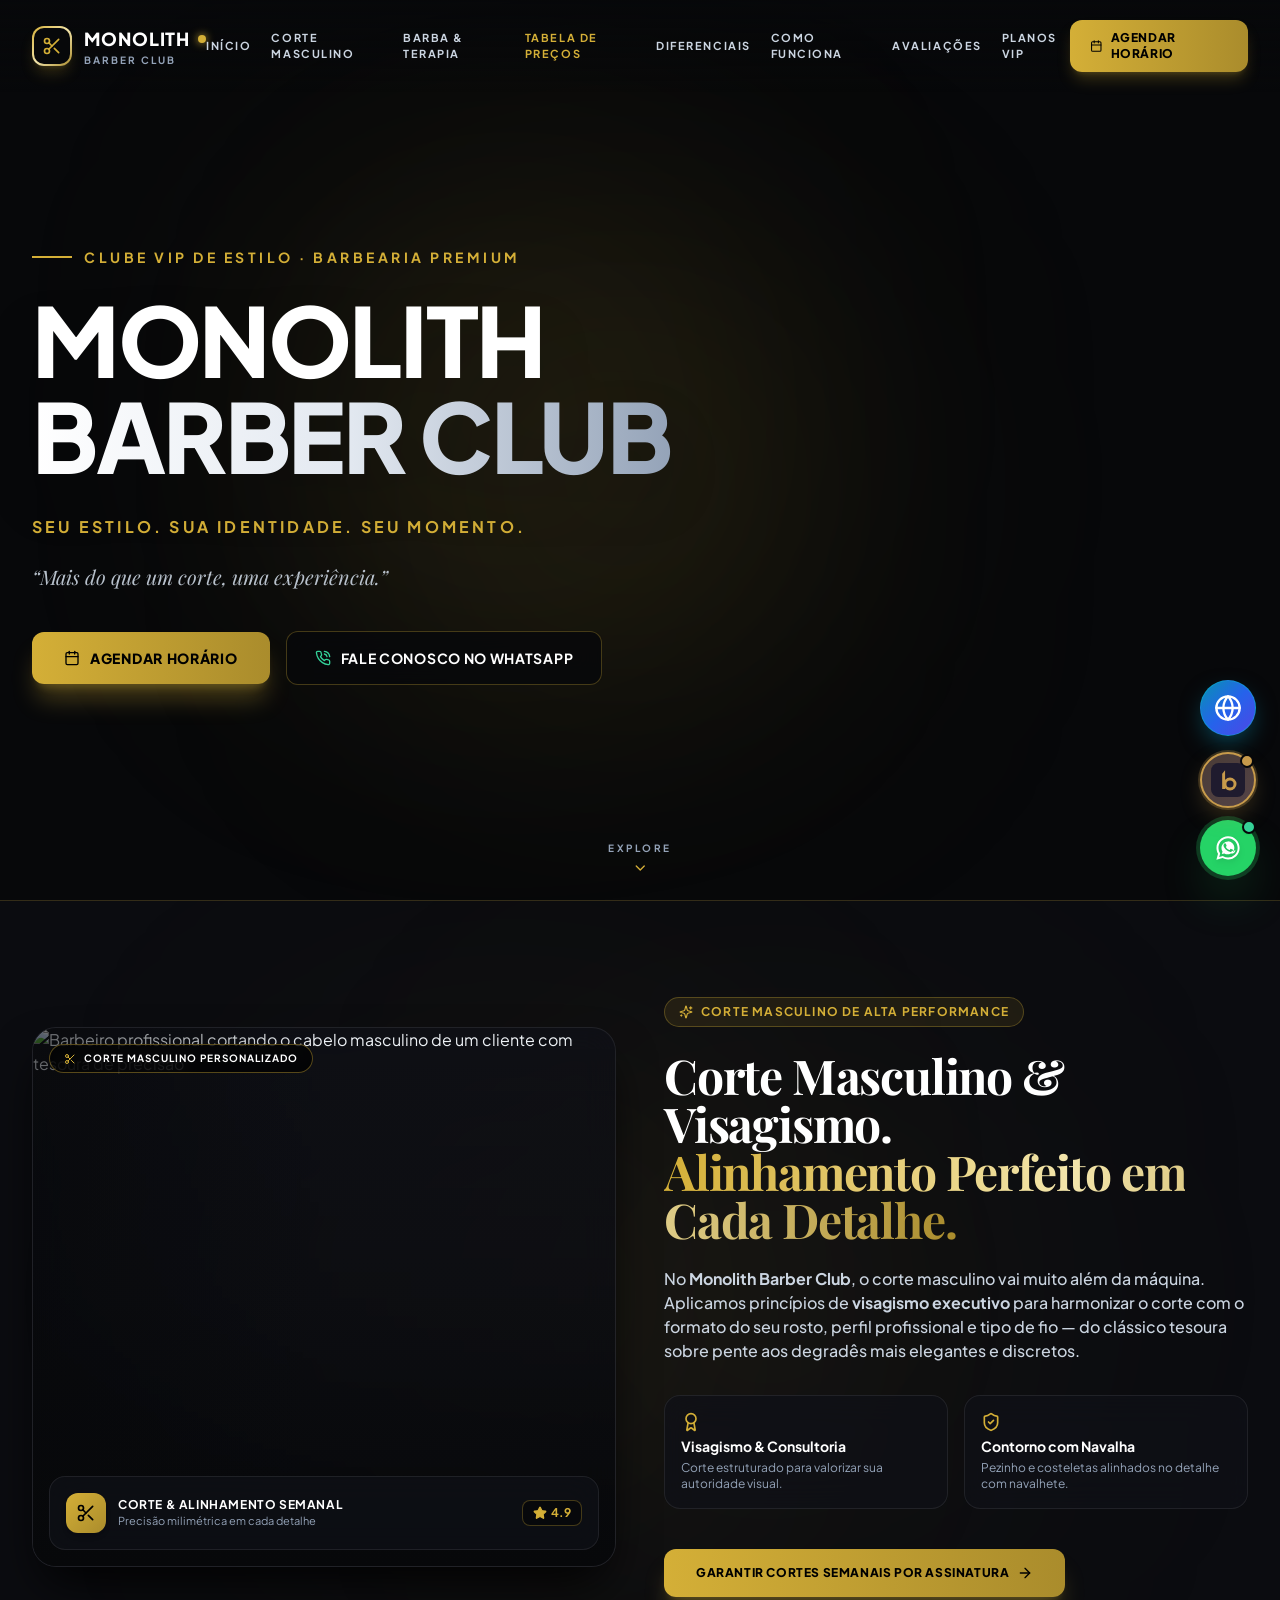
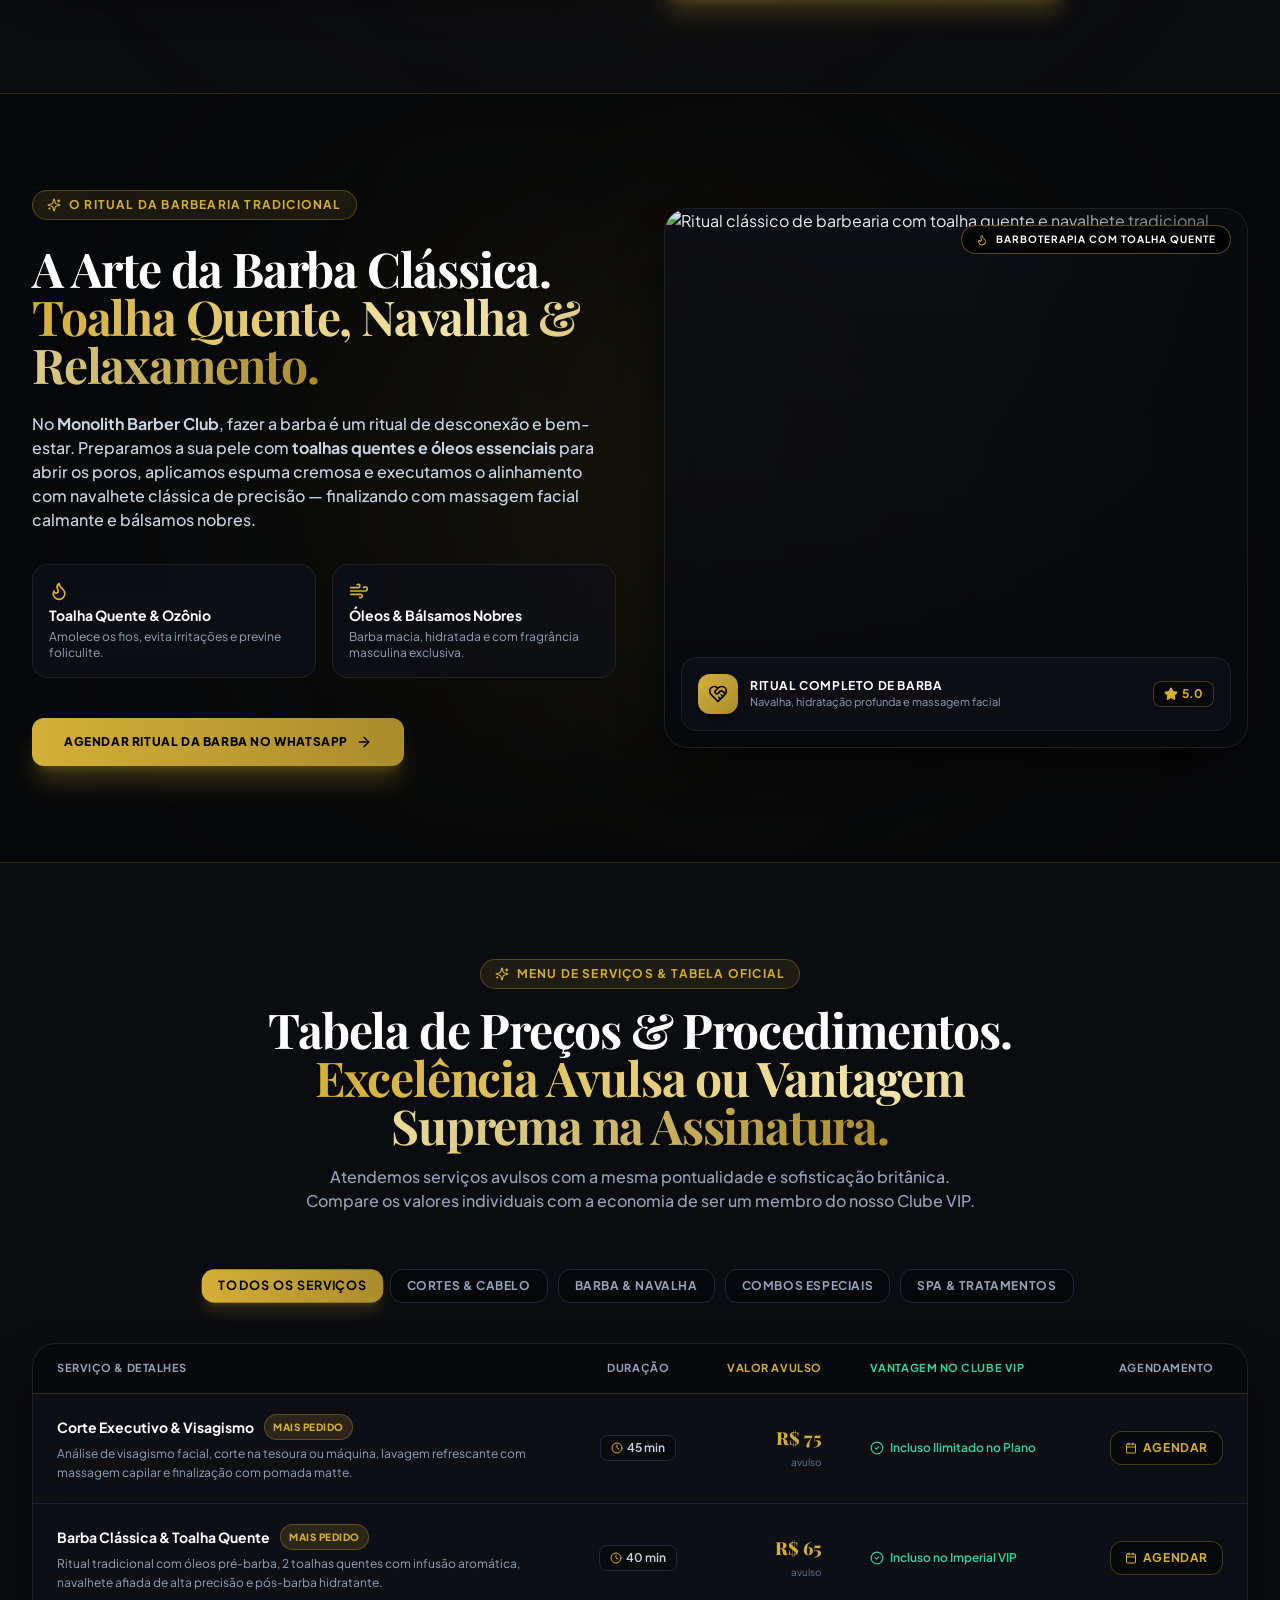
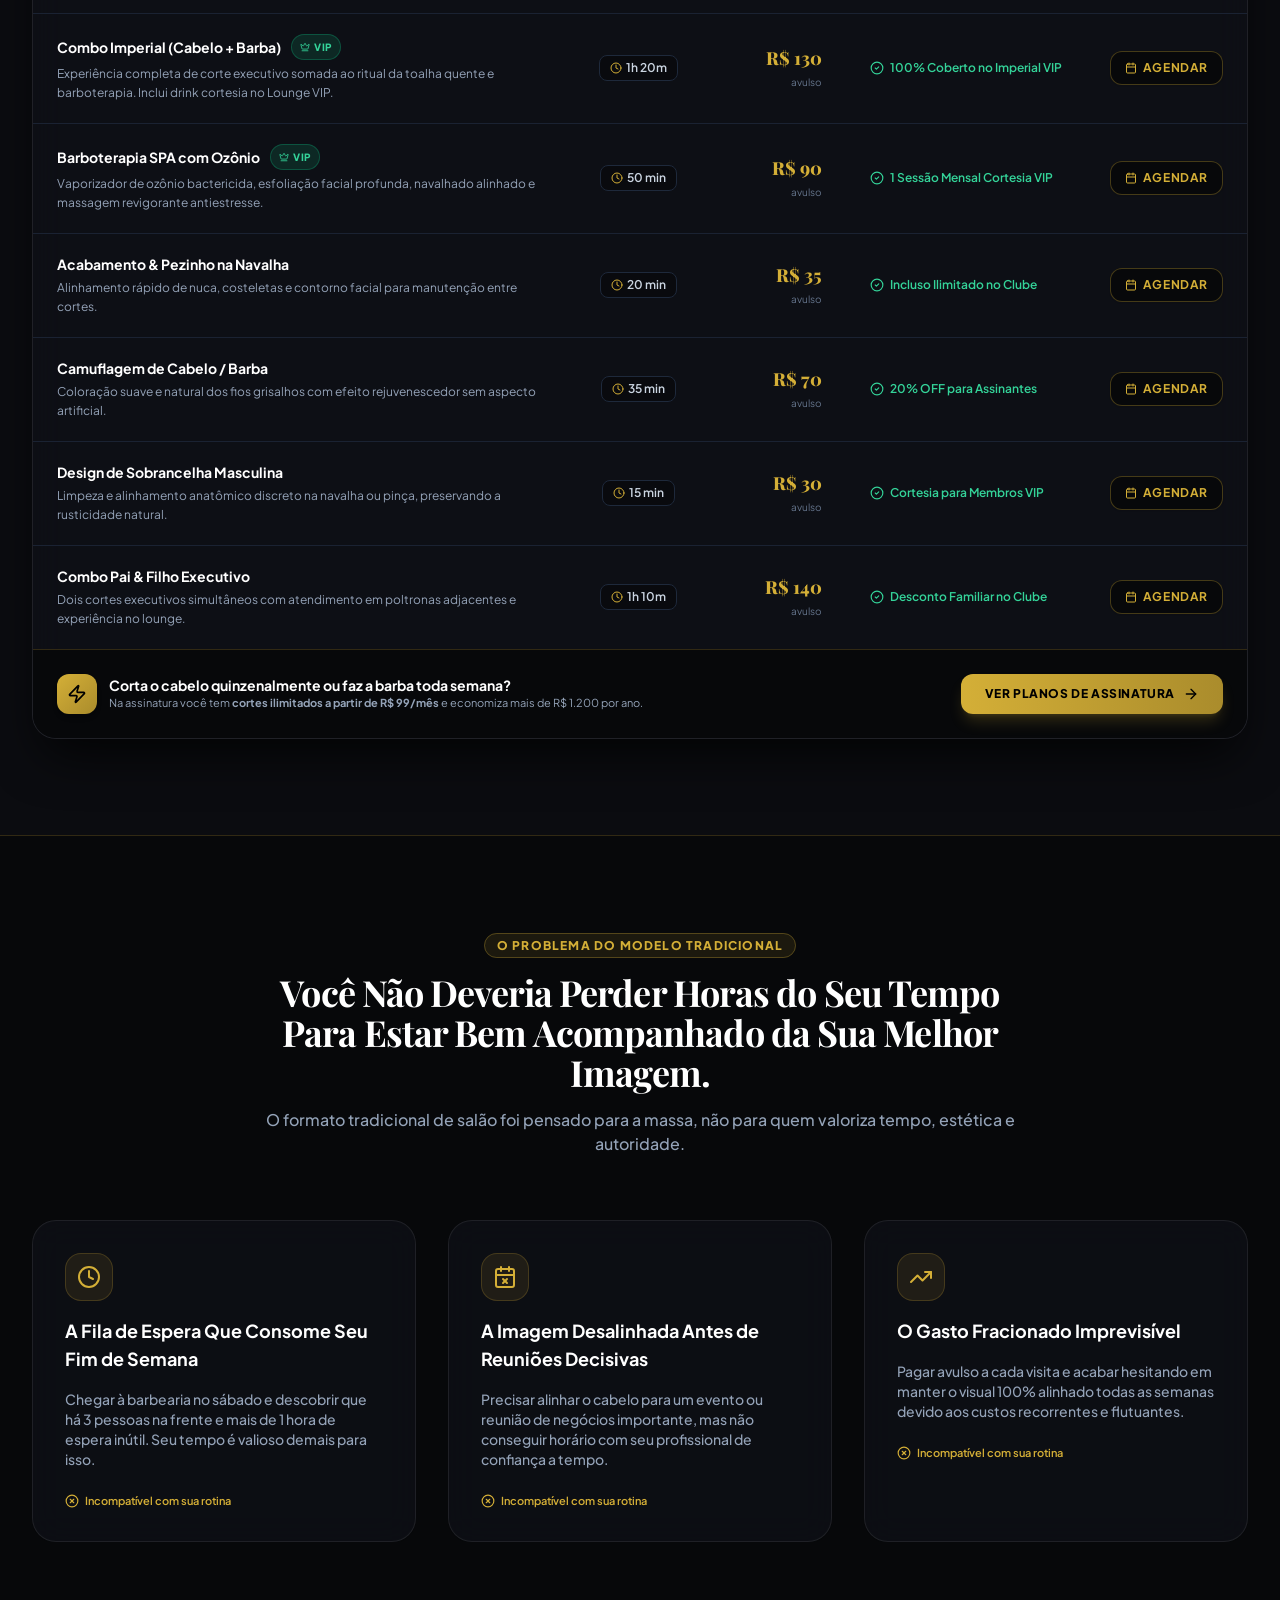
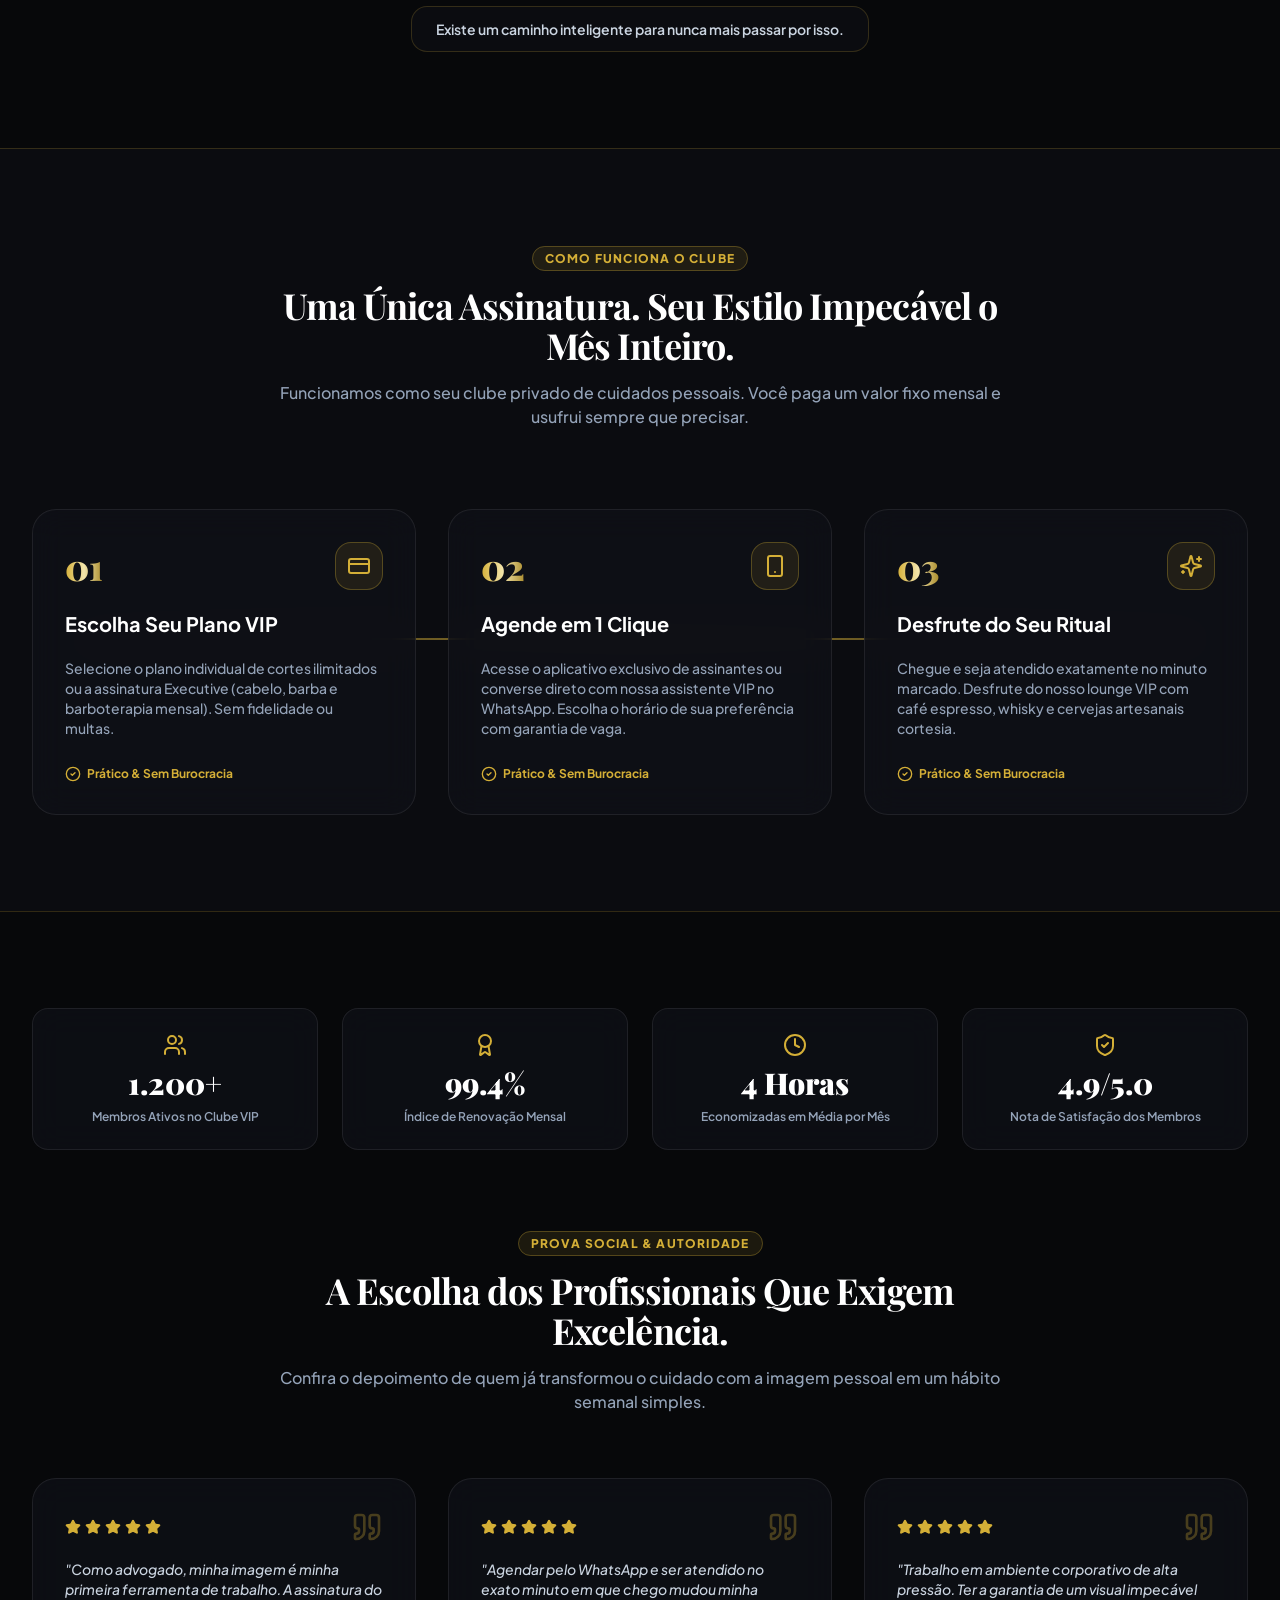
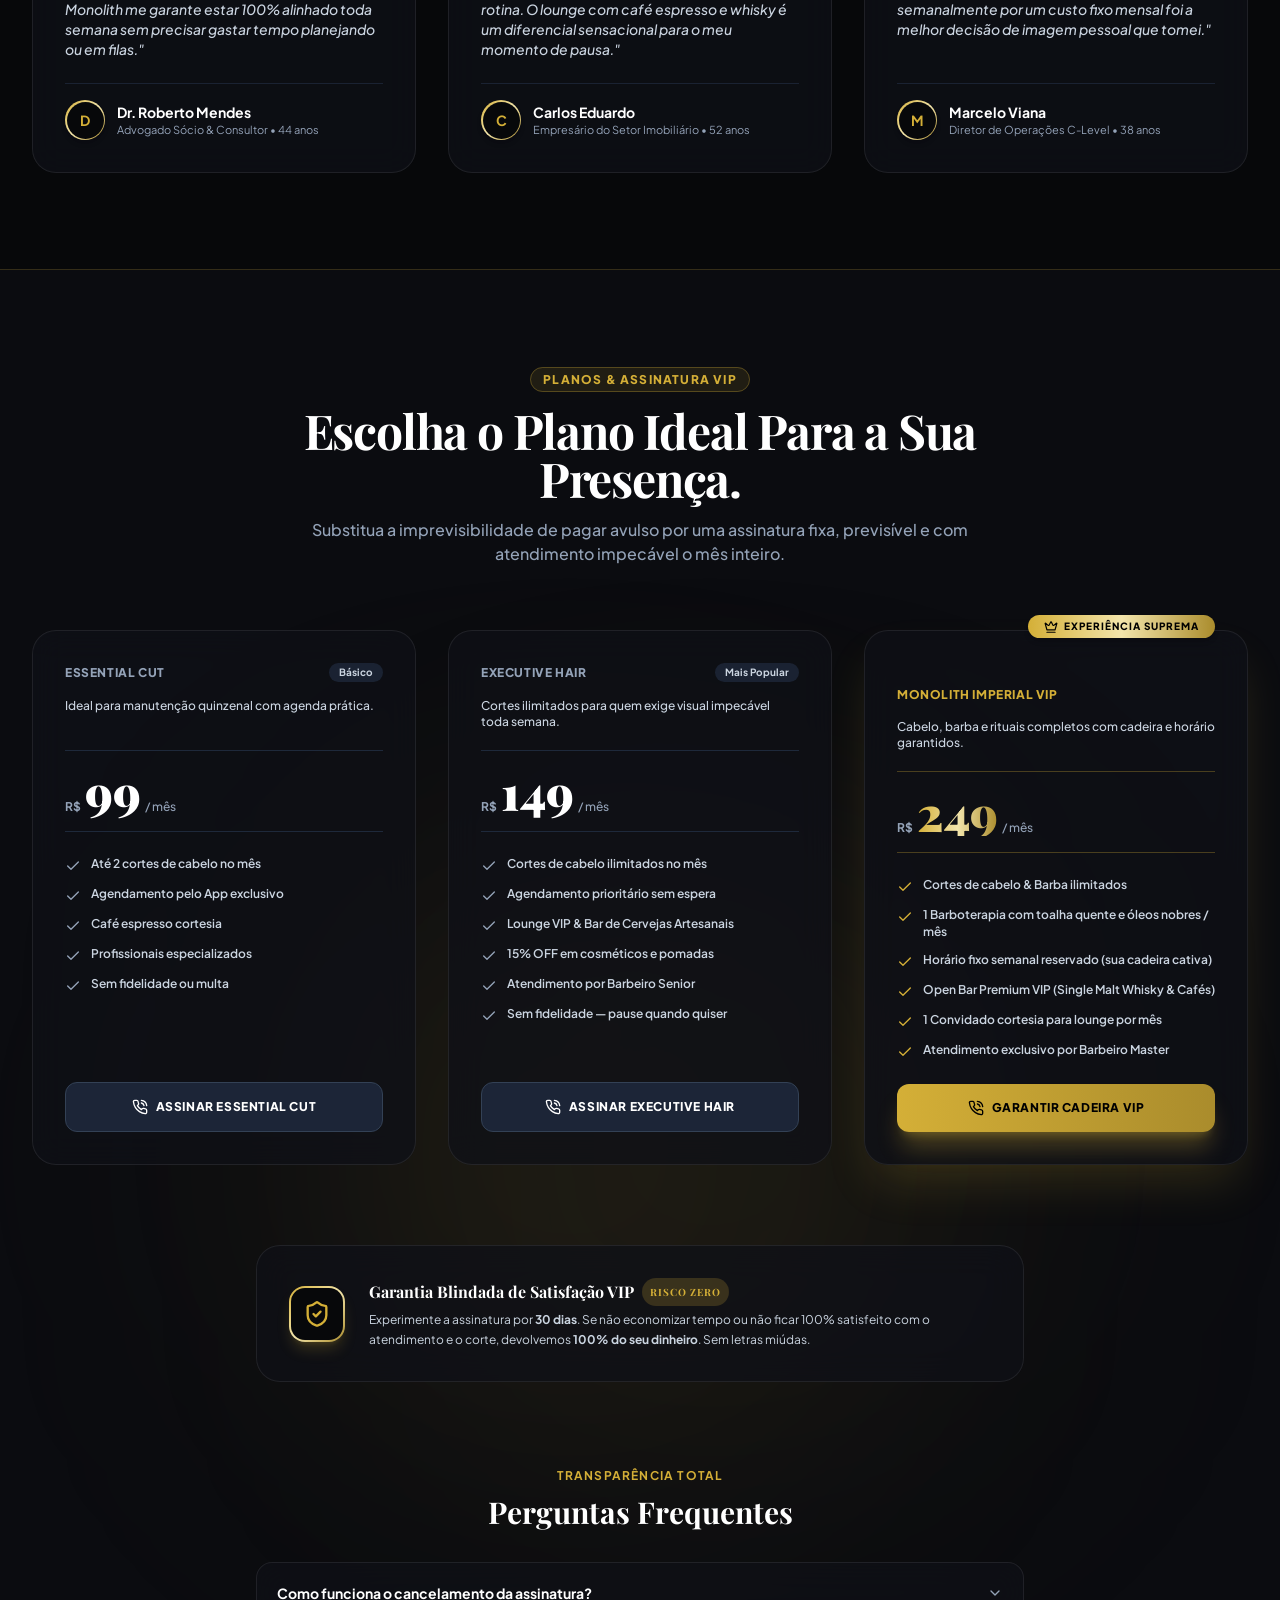
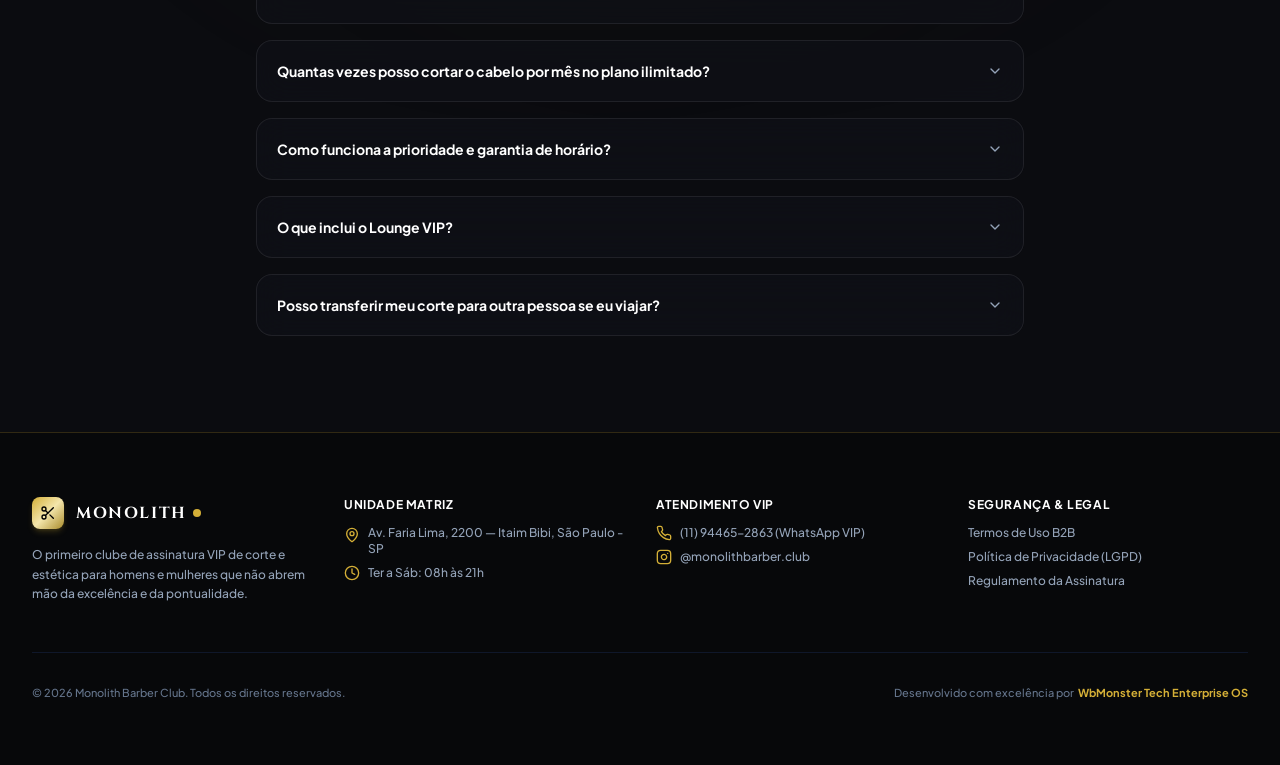
==== index.html @ 9f60bb49 "feat(init): segregacao de repositorio independente para clube-assinatura-cabelo (ADR-0075)" ====
<!DOCTYPE html>
<html lang="pt-BR" class="dark scroll-smooth">
  <head>
    <meta charset="UTF-8" />
    <link rel="icon" type="image/svg+xml" href="/favicon.svg" />
    <meta name="viewport" content="width=device-width, initial-scale=1.0" />
    <title>Monolith Barber Club — Clube de Assinatura de Corte & Estilo VIP</title>
    <meta name="description" content="Sua imagem impecável 365 dias por ano. Sem filas, sem surpresas. Assinatura mensal de corte e barba para homens e mulheres exigentes." />
    <!-- Fonts: Luxury Editorial Serif (Playfair Display) + Roman Serif (Cinzel) + Clean Modern Sans (Plus Jakarta Sans) -->
    <link rel="preconnect" href="https://fonts.googleapis.com">
    <link rel="preconnect" href="https://fonts.gstatic.com" crossorigin>
    <link href="https://fonts.googleapis.com/css2?family=Cinzel:wght@600;700;800;900&family=Playfair+Display:ital,wght@0,600;0,700;0,800;0,900;1,600;1,700&family=Plus+Jakarta+Sans:wght@400;500;600;700;800&display=swap" rel="stylesheet">
    <script type="module" crossorigin src="./assets/index-DT4AO_pa.js"></script>
    <link rel="stylesheet" crossorigin href="./assets/index-DS-ovKoZ.css">
  </head>
  <body class="bg-[#07080A] text-slate-100 font-sans selection:bg-[#D4AF37] selection:text-black overflow-x-hidden">
    <div id="root"></div>

    <!-- WbMonster Floating Button (Posicionado acima da Belyx e do WhatsApp) -->
    <aside id="wbmonster-floating-widget" aria-label="Conheça a WbMonster" class="wbmonster-container">
      <div class="wbmonster-tooltip">
        <span class="wbmonster-pulse-dot"></span>
        <span>Conheça a WbMonster</span>
      </div>
      <a href="https://wbmonster.com.br" target="_blank" rel="noopener noreferrer" aria-label="Acessar WbMonster Ecosystem" class="wbmonster-btn" title="Visitar WbMonster">
        <span class="wbmonster-ping"></span>
        <span class="wbmonster-badge"></span>
        <svg xmlns="http://www.w3.org/2000/svg" viewBox="0 0 24 24" class="wbmonster-icon" fill="none" stroke="currentColor">
          <circle cx="12" cy="12" r="10" stroke-width="2"></circle>
          <path stroke-linecap="round" stroke-linejoin="round" stroke-width="2" d="M2 12h20M12 2a15.3 15.3 0 014 10 15.3 15.3 0 01-4 10 15.3 15.3 0 01-4-10 15.3 15.3 0 014-10z"></path>
        </svg>
      </a>
    </aside>

    <!-- Belyx Floating Button (Posicionado logo acima do botão de WhatsApp) -->
    <aside id="belyx-floating-widget" aria-label="Conheça a plataforma Belyx" class="belyx-container">
      <div class="belyx-tooltip">
        <span class="belyx-pulse-dot"></span>
        <span>Conheça a Belyx · Sistema VIP</span>
      </div>
      <a href="https://www.belyx.com.br" target="_blank" rel="noopener noreferrer" aria-label="Acessar Belyx - Sistema para Barbearias e Salões" class="belyx-btn">
        <span class="belyx-ping"></span>
        <span class="belyx-badge"></span>
        <!-- Logotipo Oficial Belyx Monograma -->
        <svg xmlns="http://www.w3.org/2000/svg" viewBox="0 0 512 512" class="belyx-icon" fill="none">
          <rect width="512" height="512" rx="116" fill="#1F1B2E" />
          <path d="M168 162 L212 110 L212 392 L168 392 Z" fill="#C79A4B" />
          <circle cx="286" cy="316" r="76" stroke="#C79A4B" stroke-width="44" />
        </svg>
      </a>
    </aside>

    <style>
      .wbmonster-container {
        position: fixed;
        bottom: 164px;
        right: 24px;
        z-index: 50;
        display: flex;
        align-items: center;
        gap: 12px;
        user-select: none;
        font-family: 'Plus Jakarta Sans', system-ui, -apple-system, sans-serif;
      }
      .wbmonster-tooltip {
        display: none;
        align-items: center;
        gap: 8px;
        background: rgba(15, 23, 42, 0.95);
        color: #f1f5f9;
        padding: 8px 14px;
        border-radius: 12px;
        font-size: 12px;
        font-weight: 600;
        box-shadow: 0 20px 25px -5px rgba(0, 0, 0, 0.5);
        border: 1px solid rgba(6, 182, 212, 0.4);
        backdrop-filter: blur(12px);
        white-space: nowrap;
        opacity: 0;
        transform: translateX(10px) scale(0.95);
        transition: opacity 0.2s ease, transform 0.2s ease;
        pointer-events: none;
      }
      @media (min-width: 640px) {
        .wbmonster-container:hover .wbmonster-tooltip {
          display: flex;
          opacity: 1;
          transform: translateX(0) scale(1);
        }
      }
      .wbmonster-pulse-dot {
        width: 8px;
        height: 8px;
        border-radius: 9999px;
        background-color: #06b6d4;
        animation: wbmonster-pulse 2s cubic-bezier(0.4, 0, 0.6, 1) infinite;
      }
      .wbmonster-btn {
        position: relative;
        width: 56px;
        height: 56px;
        border-radius: 9999px;
        background: linear-gradient(135deg, #0891b2 0%, #2563eb 50%, #4f46e5 100%);
        display: flex;
        align-items: center;
        justify-content: center;
        color: #ffffff;
        box-shadow: 0 10px 25px -5px rgba(8, 145, 178, 0.5);
        border: 1px solid rgba(6, 182, 212, 0.5);
        cursor: pointer;
        transition: transform 0.3s ease, box-shadow 0.3s ease;
      }
      .wbmonster-btn:hover {
        transform: scale(1.08);
        box-shadow: 0 15px 30px -5px rgba(8, 145, 178, 0.7);
      }
      .wbmonster-icon {
        width: 28px;
        height: 28px;
        position: relative;
        z-index: 10;
        stroke-width: 2;
        transition: transform 0.3s ease;
      }
      .wbmonster-btn:hover .wbmonster-icon {
        transform: rotate(12deg);
      }
      @keyframes wbmonster-pulse {
        0%, 100% { opacity: 1; }
        50% { opacity: 0.3; }
      }

      .belyx-container {
        position: fixed;
        bottom: 92px;
        right: 24px;
        z-index: 50;
        display: flex;
        align-items: center;
        gap: 12px;
        user-select: none;
        font-family: 'Plus Jakarta Sans', system-ui, -apple-system, sans-serif;
      }
      .belyx-tooltip {
        display: none;
        align-items: center;
        gap: 8px;
        background: rgba(15, 17, 23, 0.95);
        color: #f1f5f9;
        padding: 8px 14px;
        border-radius: 12px;
        font-size: 12px;
        font-weight: 600;
        box-shadow: 0 20px 25px -5px rgba(0, 0, 0, 0.5);
        border: 1px solid rgba(212, 175, 55, 0.3);
        backdrop-filter: blur(12px);
        white-space: nowrap;
        opacity: 0;
        transform: translateX(10px) scale(0.95);
        transition: opacity 0.2s ease, transform 0.2s ease;
        pointer-events: none;
      }
      @media (min-width: 640px) {
        .belyx-container:hover .belyx-tooltip {
          display: flex;
          opacity: 1;
          transform: translateX(0) scale(1);
        }
      }
      .belyx-pulse-dot {
        width: 8px;
        height: 8px;
        border-radius: 9999px;
        background-color: #C79A4B;
        animation: belyx-pulse 2s cubic-bezier(0.4, 0, 0.6, 1) infinite;
      }
      .belyx-btn {
        position: relative;
        display: flex;
        align-items: center;
        justify-content: center;
        width: 56px;
        height: 56px;
        border-radius: 9999px;
        background: linear-gradient(135deg, #1F1B2E 0%, #2D2545 100%);
        border: 2px solid #C79A4B;
        color: #C79A4B;
        box-shadow: 0 10px 25px -5px rgba(199, 154, 75, 0.35), 0 8px 10px -6px rgba(0, 0, 0, 0.5);
        transition: all 0.3s cubic-bezier(0.4, 0, 0.2, 1);
        outline: none;
        text-decoration: none;
      }
      .belyx-btn:hover {
        transform: scale(1.1);
        background: linear-gradient(135deg, #2D2545 0%, #3D315E 100%);
        box-shadow: 0 15px 30px -5px rgba(199, 154, 75, 0.5);
        border-color: #F3E5AB;
      }
      .belyx-btn:active {
        transform: scale(0.95);
      }
      .belyx-ping {
        position: absolute;
        inset: -4px;
        border-radius: 9999px;
        background-color: rgba(199, 154, 75, 0.25);
        animation: belyx-ping 2.5s cubic-bezier(0, 0, 0.2, 1) infinite;
        pointer-events: none;
      }
      .belyx-badge {
        position: absolute;
        top: 0;
        right: 0;
        width: 14px;
        height: 14px;
        background-color: #C79A4B;
        border: 2px solid #07080A;
        border-radius: 9999px;
        box-shadow: 0 1px 2px 0 rgba(0, 0, 0, 0.05);
      }
      .belyx-icon {
        width: 34px;
        height: 34px;
        position: relative;
        z-index: 10;
        transition: transform 0.3s ease;
      }
      .belyx-btn:hover .belyx-icon {
        transform: rotate(10deg) scale(1.05);
      }
      @keyframes belyx-ping {
        75%, 100% {
          transform: scale(1.4);
          opacity: 0;
        }
      }
      @keyframes belyx-pulse {
        0%, 100% { opacity: 1; }
        50% { opacity: 0.4; }
      }
    </style>
  </body>
</html>
---- assets/index-DS-ovKoZ.css ----
*,:before,:after{--tw-border-spacing-x: 0;--tw-border-spacing-y: 0;--tw-translate-x: 0;--tw-translate-y: 0;--tw-rotate: 0;--tw-skew-x: 0;--tw-skew-y: 0;--tw-scale-x: 1;--tw-scale-y: 1;--tw-pan-x: ;--tw-pan-y: ;--tw-pinch-zoom: ;--tw-scroll-snap-strictness: proximity;--tw-gradient-from-position: ;--tw-gradient-via-position: ;--tw-gradient-to-position: ;--tw-ordinal: ;--tw-slashed-zero: ;--tw-numeric-figure: ;--tw-numeric-spacing: ;--tw-numeric-fraction: ;--tw-ring-inset: ;--tw-ring-offset-width: 0px;--tw-ring-offset-color: #fff;--tw-ring-color: rgb(59 130 246 / .5);--tw-ring-offset-shadow: 0 0 #0000;--tw-ring-shadow: 0 0 #0000;--tw-shadow: 0 0 #0000;--tw-shadow-colored: 0 0 #0000;--tw-blur: ;--tw-brightness: ;--tw-contrast: ;--tw-grayscale: ;--tw-hue-rotate: ;--tw-invert: ;--tw-saturate: ;--tw-sepia: ;--tw-drop-shadow: ;--tw-backdrop-blur: ;--tw-backdrop-brightness: ;--tw-backdrop-contrast: ;--tw-backdrop-grayscale: ;--tw-backdrop-hue-rotate: ;--tw-backdrop-invert: ;--tw-backdrop-opacity: ;--tw-backdrop-saturate: ;--tw-backdrop-sepia: ;--tw-contain-size: ;--tw-contain-layout: ;--tw-contain-paint: ;--tw-contain-style: }::backdrop{--tw-border-spacing-x: 0;--tw-border-spacing-y: 0;--tw-translate-x: 0;--tw-translate-y: 0;--tw-rotate: 0;--tw-skew-x: 0;--tw-skew-y: 0;--tw-scale-x: 1;--tw-scale-y: 1;--tw-pan-x: ;--tw-pan-y: ;--tw-pinch-zoom: ;--tw-scroll-snap-strictness: proximity;--tw-gradient-from-position: ;--tw-gradient-via-position: ;--tw-gradient-to-position: ;--tw-ordinal: ;--tw-slashed-zero: ;--tw-numeric-figure: ;--tw-numeric-spacing: ;--tw-numeric-fraction: ;--tw-ring-inset: ;--tw-ring-offset-width: 0px;--tw-ring-offset-color: #fff;--tw-ring-color: rgb(59 130 246 / .5);--tw-ring-offset-shadow: 0 0 #0000;--tw-ring-shadow: 0 0 #0000;--tw-shadow: 0 0 #0000;--tw-shadow-colored: 0 0 #0000;--tw-blur: ;--tw-brightness: ;--tw-contrast: ;--tw-grayscale: ;--tw-hue-rotate: ;--tw-invert: ;--tw-saturate: ;--tw-sepia: ;--tw-drop-shadow: ;--tw-backdrop-blur: ;--tw-backdrop-brightness: ;--tw-backdrop-contrast: ;--tw-backdrop-grayscale: ;--tw-backdrop-hue-rotate: ;--tw-backdrop-invert: ;--tw-backdrop-opacity: ;--tw-backdrop-saturate: ;--tw-backdrop-sepia: ;--tw-contain-size: ;--tw-contain-layout: ;--tw-contain-paint: ;--tw-contain-style: }*,:before,:after{box-sizing:border-box;border-width:0;border-style:solid;border-color:#e5e7eb}:before,:after{--tw-content: ""}html,:host{line-height:1.5;-webkit-text-size-adjust:100%;-moz-tab-size:4;-o-tab-size:4;tab-size:4;font-family:Plus Jakarta Sans,Inter,sans-serif;font-feature-settings:normal;font-variation-settings:normal;-webkit-tap-highlight-color:transparent}body{margin:0;line-height:inherit}hr{height:0;color:inherit;border-top-width:1px}abbr:where([title]){-webkit-text-decoration:underline dotted;text-decoration:underline dotted}h1,h2,h3,h4,h5,h6{font-size:inherit;font-weight:inherit}a{color:inherit;text-decoration:inherit}b,strong{font-weight:bolder}code,kbd,samp,pre{font-family:ui-monospace,SFMono-Regular,Menlo,Monaco,Consolas,Liberation Mono,Courier New,monospace;font-feature-settings:normal;font-variation-settings:normal;font-size:1em}small{font-size:80%}sub,sup{font-size:75%;line-height:0;position:relative;vertical-align:baseline}sub{bottom:-.25em}sup{top:-.5em}table{text-indent:0;border-color:inherit;border-collapse:collapse}button,input,optgroup,select,textarea{font-family:inherit;font-feature-settings:inherit;font-variation-settings:inherit;font-size:100%;font-weight:inherit;line-height:inherit;letter-spacing:inherit;color:inherit;margin:0;padding:0}button,select{text-transform:none}button,input:where([type=button]),input:where([type=reset]),input:where([type=submit]){-webkit-appearance:button;background-color:transparent;background-image:none}:-moz-focusring{outline:auto}:-moz-ui-invalid{box-shadow:none}progress{vertical-align:baseline}::-webkit-inner-spin-button,::-webkit-outer-spin-button{height:auto}[type=search]{-webkit-appearance:textfield;outline-offset:-2px}::-webkit-search-decoration{-webkit-appearance:none}::-webkit-file-upload-button{-webkit-appearance:button;font:inherit}summary{display:list-item}blockquote,dl,dd,h1,h2,h3,h4,h5,h6,hr,figure,p,pre{margin:0}fieldset{margin:0;padding:0}legend{padding:0}ol,ul,menu{list-style:none;margin:0;padding:0}dialog{padding:0}textarea{resize:vertical}input::-moz-placeholder,textarea::-moz-placeholder{opacity:1;color:#9ca3af}input::placeholder,textarea::placeholder{opacity:1;color:#9ca3af}button,[role=button]{cursor:pointer}:disabled{cursor:default}img,svg,video,canvas,audio,iframe,embed,object{display:block;vertical-align:middle}img,video{max-width:100%;height:auto}[hidden]:where(:not([hidden=until-found])){display:none}body{--tw-bg-opacity: 1;background-color:rgb(7 8 10 / var(--tw-bg-opacity, 1));--tw-text-opacity: 1;color:rgb(241 245 249 / var(--tw-text-opacity, 1));-webkit-font-smoothing:antialiased;-moz-osx-font-smoothing:grayscale}.\!container{width:100%!important}.container{width:100%}@media(min-width:640px){.\!container{max-width:640px!important}.container{max-width:640px}}@media(min-width:768px){.\!container{max-width:768px!important}.container{max-width:768px}}@media(min-width:1024px){.\!container{max-width:1024px!important}.container{max-width:1024px}}@media(min-width:1280px){.\!container{max-width:1280px!important}.container{max-width:1280px}}@media(min-width:1536px){.\!container{max-width:1536px!important}.container{max-width:1536px}}.pointer-events-none{pointer-events:none}.static{position:static}.fixed{position:fixed}.absolute{position:absolute}.relative{position:relative}.-inset-1{top:-.25rem;right:-.25rem;bottom:-.25rem;left:-.25rem}.inset-0{top:0;right:0;bottom:0;left:0}.inset-x-4{left:1rem;right:1rem}.-top-4{top:-1rem}.bottom-1\/3{bottom:33.333333%}.bottom-1\/4{bottom:25%}.bottom-4{bottom:1rem}.bottom-6{bottom:1.5rem}.left-0{left:0}.left-1\/2{left:50%}.left-1\/3{left:33.333333%}.left-1\/4{left:25%}.left-12{left:3rem}.left-4{left:1rem}.right-0{right:0}.right-1\/4{right:25%}.right-12{right:3rem}.right-4{right:1rem}.right-6{right:1.5rem}.right-8{right:2rem}.top-0{top:0}.top-1\/2{top:50%}.top-1\/3{top:33.333333%}.top-1\/4{top:25%}.top-4{top:1rem}.z-0{z-index:0}.z-10{z-index:10}.z-20{z-index:20}.z-50{z-index:50}.order-1{order:1}.order-2{order:2}.mx-auto{margin-left:auto;margin-right:auto}.mb-10{margin-bottom:2.5rem}.mb-14{margin-bottom:3.5rem}.mb-16{margin-bottom:4rem}.mb-20{margin-bottom:5rem}.mb-8{margin-bottom:2rem}.mt-0\.5{margin-top:.125rem}.mt-16{margin-top:4rem}.mt-6{margin-top:1.5rem}.block{display:block}.inline-block{display:inline-block}.flex{display:flex}.inline-flex{display:inline-flex}.table{display:table}.grid{display:grid}.hidden{display:none}.h-0\.5{height:.125rem}.h-10{height:2.5rem}.h-12{height:3rem}.h-14{height:3.5rem}.h-2{height:.5rem}.h-2\.5{height:.625rem}.h-24{height:6rem}.h-3{height:.75rem}.h-3\.5{height:.875rem}.h-4{height:1rem}.h-5{height:1.25rem}.h-6{height:1.5rem}.h-7{height:1.75rem}.h-8{height:2rem}.h-96{height:24rem}.h-\[2px\]{height:2px}.h-\[420px\]{height:420px}.h-\[460px\]{height:460px}.h-\[500px\]{height:500px}.h-full{height:100%}.min-h-\[36px\]{min-height:36px}.min-h-screen{min-height:100vh}.w-10{width:2.5rem}.w-12{width:3rem}.w-14{width:3.5rem}.w-2{width:.5rem}.w-2\.5{width:.625rem}.w-24{width:6rem}.w-28{width:7rem}.w-3{width:.75rem}.w-3\.5{width:.875rem}.w-36{width:9rem}.w-4{width:1rem}.w-5{width:1.25rem}.w-52{width:13rem}.w-6{width:1.5rem}.w-7{width:1.75rem}.w-8{width:2rem}.w-96{width:24rem}.w-\[500px\]{width:500px}.w-full{width:100%}.max-w-2xl{max-width:42rem}.max-w-3xl{max-width:48rem}.max-w-7xl{max-width:80rem}.max-w-xl{max-width:36rem}.shrink-0{flex-shrink:0}.border-collapse{border-collapse:collapse}.-translate-x-1\/2{--tw-translate-x: -50%;transform:translate(var(--tw-translate-x),var(--tw-translate-y)) rotate(var(--tw-rotate)) skew(var(--tw-skew-x)) skewY(var(--tw-skew-y)) scaleX(var(--tw-scale-x)) scaleY(var(--tw-scale-y))}.-translate-y-1\/2{--tw-translate-y: -50%;transform:translate(var(--tw-translate-x),var(--tw-translate-y)) rotate(var(--tw-rotate)) skew(var(--tw-skew-x)) skewY(var(--tw-skew-y)) scaleX(var(--tw-scale-x)) scaleY(var(--tw-scale-y))}.-translate-y-6{--tw-translate-y: -1.5rem;transform:translate(var(--tw-translate-x),var(--tw-translate-y)) rotate(var(--tw-rotate)) skew(var(--tw-skew-x)) skewY(var(--tw-skew-y)) scaleX(var(--tw-scale-x)) scaleY(var(--tw-scale-y))}.translate-y-1\/2{--tw-translate-y: 50%;transform:translate(var(--tw-translate-x),var(--tw-translate-y)) rotate(var(--tw-rotate)) skew(var(--tw-skew-x)) skewY(var(--tw-skew-y)) scaleX(var(--tw-scale-x)) scaleY(var(--tw-scale-y))}.scale-105{--tw-scale-x: 1.05;--tw-scale-y: 1.05;transform:translate(var(--tw-translate-x),var(--tw-translate-y)) rotate(var(--tw-rotate)) skew(var(--tw-skew-x)) skewY(var(--tw-skew-y)) scaleX(var(--tw-scale-x)) scaleY(var(--tw-scale-y))}@keyframes bounce{0%,to{transform:translateY(-25%);animation-timing-function:cubic-bezier(.8,0,1,1)}50%{transform:none;animation-timing-function:cubic-bezier(0,0,.2,1)}}.animate-bounce{animation:bounce 1s infinite}@keyframes ping{75%,to{transform:scale(2);opacity:0}}.animate-ping{animation:ping 1s cubic-bezier(0,0,.2,1) infinite}@keyframes pulse{50%{opacity:.5}}.animate-pulse{animation:pulse 2s cubic-bezier(.4,0,.6,1) infinite}.cursor-grab{cursor:grab}.cursor-pointer{cursor:pointer}.select-none{-webkit-user-select:none;-moz-user-select:none;user-select:none}.resize{resize:both}.grid-cols-1{grid-template-columns:repeat(1,minmax(0,1fr))}.grid-cols-2{grid-template-columns:repeat(2,minmax(0,1fr))}.flex-col{flex-direction:column}.flex-wrap{flex-wrap:wrap}.items-start{align-items:flex-start}.items-center{align-items:center}.items-baseline{align-items:baseline}.items-stretch{align-items:stretch}.justify-start{justify-content:flex-start}.justify-center{justify-content:center}.justify-between{justify-content:space-between}.gap-1{gap:.25rem}.gap-1\.5{gap:.375rem}.gap-12{gap:3rem}.gap-2{gap:.5rem}.gap-2\.5{gap:.625rem}.gap-3{gap:.75rem}.gap-4{gap:1rem}.gap-5{gap:1.25rem}.gap-6{gap:1.5rem}.gap-8{gap:2rem}.space-y-1>:not([hidden])~:not([hidden]){--tw-space-y-reverse: 0;margin-top:calc(.25rem * calc(1 - var(--tw-space-y-reverse)));margin-bottom:calc(.25rem * var(--tw-space-y-reverse))}.space-y-12>:not([hidden])~:not([hidden]){--tw-space-y-reverse: 0;margin-top:calc(3rem * calc(1 - var(--tw-space-y-reverse)));margin-bottom:calc(3rem * var(--tw-space-y-reverse))}.space-y-2>:not([hidden])~:not([hidden]){--tw-space-y-reverse: 0;margin-top:calc(.5rem * calc(1 - var(--tw-space-y-reverse)));margin-bottom:calc(.5rem * var(--tw-space-y-reverse))}.space-y-3>:not([hidden])~:not([hidden]){--tw-space-y-reverse: 0;margin-top:calc(.75rem * calc(1 - var(--tw-space-y-reverse)));margin-bottom:calc(.75rem * var(--tw-space-y-reverse))}.space-y-4>:not([hidden])~:not([hidden]){--tw-space-y-reverse: 0;margin-top:calc(1rem * calc(1 - var(--tw-space-y-reverse)));margin-bottom:calc(1rem * var(--tw-space-y-reverse))}.space-y-5>:not([hidden])~:not([hidden]){--tw-space-y-reverse: 0;margin-top:calc(1.25rem * calc(1 - var(--tw-space-y-reverse)));margin-bottom:calc(1.25rem * var(--tw-space-y-reverse))}.space-y-6>:not([hidden])~:not([hidden]){--tw-space-y-reverse: 0;margin-top:calc(1.5rem * calc(1 - var(--tw-space-y-reverse)));margin-bottom:calc(1.5rem * var(--tw-space-y-reverse))}.divide-y>:not([hidden])~:not([hidden]){--tw-divide-y-reverse: 0;border-top-width:calc(1px * calc(1 - var(--tw-divide-y-reverse)));border-bottom-width:calc(1px * var(--tw-divide-y-reverse))}.divide-slate-800\/80>:not([hidden])~:not([hidden]){border-color:#1e293bcc}.overflow-hidden{overflow:hidden}.overflow-x-auto{overflow-x:auto}.overflow-x-hidden{overflow-x:hidden}.scroll-smooth{scroll-behavior:smooth}.whitespace-nowrap{white-space:nowrap}.rounded-2xl{border-radius:1rem}.rounded-3xl{border-radius:1.5rem}.rounded-\[10px\]{border-radius:10px}.rounded-\[14px\]{border-radius:14px}.rounded-full{border-radius:9999px}.rounded-lg{border-radius:.5rem}.rounded-xl{border-radius:.75rem}.border{border-width:1px}.border-2{border-width:2px}.border-y{border-top-width:1px;border-bottom-width:1px}.border-b{border-bottom-width:1px}.border-t{border-top-width:1px}.border-\[\#07080A\]{--tw-border-opacity: 1;border-color:rgb(7 8 10 / var(--tw-border-opacity, 1))}.border-\[\#D4AF37\]{--tw-border-opacity: 1;border-color:rgb(212 175 55 / var(--tw-border-opacity, 1))}.border-\[\#D4AF37\]\/20{border-color:#d4af3733}.border-\[\#D4AF37\]\/25{border-color:#d4af3740}.border-\[\#D4AF37\]\/30{border-color:#d4af374d}.border-\[\#D4AF37\]\/40{border-color:#d4af3766}.border-blue-500\/30{border-color:#3b82f64d}.border-blue-500\/40{border-color:#3b82f666}.border-blue-900\/50{border-color:#1e3a8a80}.border-emerald-500\/30{border-color:#10b9814d}.border-red-500\/30{border-color:#ef44444d}.border-slate-700{--tw-border-opacity: 1;border-color:rgb(51 65 85 / var(--tw-border-opacity, 1))}.border-slate-800{--tw-border-opacity: 1;border-color:rgb(30 41 59 / var(--tw-border-opacity, 1))}.border-slate-800\/60{border-color:#1e293b99}.border-slate-800\/80{border-color:#1e293bcc}.border-slate-800\/90{border-color:#1e293be6}.border-slate-900{--tw-border-opacity: 1;border-color:rgb(15 23 42 / var(--tw-border-opacity, 1))}.bg-\[\#07080A\]{--tw-bg-opacity: 1;background-color:rgb(7 8 10 / var(--tw-bg-opacity, 1))}.bg-\[\#07080A\]\/60{background-color:#07080a99}.bg-\[\#07080A\]\/80{background-color:#07080acc}.bg-\[\#07080A\]\/90{background-color:#07080ae6}.bg-\[\#07080A\]\/95{background-color:#07080af2}.bg-\[\#080C14\]{--tw-bg-opacity: 1;background-color:rgb(8 12 20 / var(--tw-bg-opacity, 1))}.bg-\[\#0B0C10\]{--tw-bg-opacity: 1;background-color:rgb(11 12 16 / var(--tw-bg-opacity, 1))}.bg-\[\#0B1120\]{--tw-bg-opacity: 1;background-color:rgb(11 17 32 / var(--tw-bg-opacity, 1))}.bg-\[\#0F1117\]\/95{background-color:#0f1117f2}.bg-\[\#1D4ED8\]{--tw-bg-opacity: 1;background-color:rgb(29 78 216 / var(--tw-bg-opacity, 1))}.bg-\[\#25D366\]{--tw-bg-opacity: 1;background-color:rgb(37 211 102 / var(--tw-bg-opacity, 1))}.bg-\[\#25D366\]\/30{background-color:#25d3664d}.bg-\[\#AA8C2C\]\/10{background-color:#aa8c2c1a}.bg-\[\#AA8C2C\]\/15{background-color:#aa8c2c26}.bg-\[\#D4AF37\]{--tw-bg-opacity: 1;background-color:rgb(212 175 55 / var(--tw-bg-opacity, 1))}.bg-\[\#D4AF37\]\/10{background-color:#d4af371a}.bg-\[\#D4AF37\]\/15{background-color:#d4af3726}.bg-\[\#D4AF37\]\/20{background-color:#d4af3733}.bg-\[\#DC2626\]{--tw-bg-opacity: 1;background-color:rgb(220 38 38 / var(--tw-bg-opacity, 1))}.bg-black\/40{background-color:#0006}.bg-black\/50{background-color:#00000080}.bg-black\/60{background-color:#0009}.bg-black\/70{background-color:#000000b3}.bg-blue-500\/10{background-color:#3b82f61a}.bg-blue-600\/15{background-color:#2563eb26}.bg-blue-600\/20{background-color:#2563eb33}.bg-emerald-400{--tw-bg-opacity: 1;background-color:rgb(52 211 153 / var(--tw-bg-opacity, 1))}.bg-emerald-500\/15{background-color:#10b98126}.bg-red-500{--tw-bg-opacity: 1;background-color:rgb(239 68 68 / var(--tw-bg-opacity, 1))}.bg-red-500\/10{background-color:#ef44441a}.bg-red-600\/10{background-color:#dc26261a}.bg-red-600\/15{background-color:#dc262626}.bg-slate-800\/80{background-color:#1e293bcc}.bg-slate-800\/90{background-color:#1e293be6}.bg-slate-900\/90{background-color:#0f172ae6}.bg-white{--tw-bg-opacity: 1;background-color:rgb(255 255 255 / var(--tw-bg-opacity, 1))}.bg-gradient-to-b{background-image:linear-gradient(to bottom,var(--tw-gradient-stops))}.bg-gradient-to-br{background-image:linear-gradient(to bottom right,var(--tw-gradient-stops))}.bg-gradient-to-l{background-image:linear-gradient(to left,var(--tw-gradient-stops))}.bg-gradient-to-r{background-image:linear-gradient(to right,var(--tw-gradient-stops))}.bg-gradient-to-t{background-image:linear-gradient(to top,var(--tw-gradient-stops))}.from-\[\#07080A\]{--tw-gradient-from: #07080A var(--tw-gradient-from-position);--tw-gradient-to: rgb(7 8 10 / 0) var(--tw-gradient-to-position);--tw-gradient-stops: var(--tw-gradient-from), var(--tw-gradient-to)}.from-\[\#07080A\]\/60{--tw-gradient-from: rgb(7 8 10 / .6) var(--tw-gradient-from-position);--tw-gradient-to: rgb(7 8 10 / 0) var(--tw-gradient-to-position);--tw-gradient-stops: var(--tw-gradient-from), var(--tw-gradient-to)}.from-\[\#07080A\]\/90{--tw-gradient-from: rgb(7 8 10 / .9) var(--tw-gradient-from-position);--tw-gradient-to: rgb(7 8 10 / 0) var(--tw-gradient-to-position);--tw-gradient-stops: var(--tw-gradient-from), var(--tw-gradient-to)}.from-\[\#080C14\]{--tw-gradient-from: #080C14 var(--tw-gradient-from-position);--tw-gradient-to: rgb(8 12 20 / 0) var(--tw-gradient-to-position);--tw-gradient-stops: var(--tw-gradient-from), var(--tw-gradient-to)}.from-\[\#080C14\]\/60{--tw-gradient-from: rgb(8 12 20 / .6) var(--tw-gradient-from-position);--tw-gradient-to: rgb(8 12 20 / 0) var(--tw-gradient-to-position);--tw-gradient-stops: var(--tw-gradient-from), var(--tw-gradient-to)}.from-\[\#0D1424\]{--tw-gradient-from: #0D1424 var(--tw-gradient-from-position);--tw-gradient-to: rgb(13 20 36 / 0) var(--tw-gradient-to-position);--tw-gradient-stops: var(--tw-gradient-from), var(--tw-gradient-to)}.from-\[\#15171E\]{--tw-gradient-from: #15171E var(--tw-gradient-from-position);--tw-gradient-to: rgb(21 23 30 / 0) var(--tw-gradient-to-position);--tw-gradient-stops: var(--tw-gradient-from), var(--tw-gradient-to)}.from-\[\#D4AF37\]{--tw-gradient-from: #D4AF37 var(--tw-gradient-from-position);--tw-gradient-to: rgb(212 175 55 / 0) var(--tw-gradient-to-position);--tw-gradient-stops: var(--tw-gradient-from), var(--tw-gradient-to)}.from-\[\#D4AF37\]\/20{--tw-gradient-from: rgb(212 175 55 / .2) var(--tw-gradient-from-position);--tw-gradient-to: rgb(212 175 55 / 0) var(--tw-gradient-to-position);--tw-gradient-stops: var(--tw-gradient-from), var(--tw-gradient-to)}.from-\[\#D4AF37\]\/5{--tw-gradient-from: rgb(212 175 55 / .05) var(--tw-gradient-from-position);--tw-gradient-to: rgb(212 175 55 / 0) var(--tw-gradient-to-position);--tw-gradient-stops: var(--tw-gradient-from), var(--tw-gradient-to)}.from-\[\#DC2626\]{--tw-gradient-from: #DC2626 var(--tw-gradient-from-position);--tw-gradient-to: rgb(220 38 38 / 0) var(--tw-gradient-to-position);--tw-gradient-stops: var(--tw-gradient-from), var(--tw-gradient-to)}.from-white{--tw-gradient-from: #fff var(--tw-gradient-from-position);--tw-gradient-to: rgb(255 255 255 / 0) var(--tw-gradient-to-position);--tw-gradient-stops: var(--tw-gradient-from), var(--tw-gradient-to)}.via-\[\#07080A\]\/30{--tw-gradient-to: rgb(7 8 10 / 0) var(--tw-gradient-to-position);--tw-gradient-stops: var(--tw-gradient-from), rgb(7 8 10 / .3) var(--tw-gradient-via-position), var(--tw-gradient-to)}.via-\[\#07080A\]\/90{--tw-gradient-to: rgb(7 8 10 / 0) var(--tw-gradient-to-position);--tw-gradient-stops: var(--tw-gradient-from), rgb(7 8 10 / .9) var(--tw-gradient-via-position), var(--tw-gradient-to)}.via-\[\#080C14\]\/30{--tw-gradient-to: rgb(8 12 20 / 0) var(--tw-gradient-to-position);--tw-gradient-stops: var(--tw-gradient-from), rgb(8 12 20 / .3) var(--tw-gradient-via-position), var(--tw-gradient-to)}.via-\[\#0B0C10\]{--tw-gradient-to: rgb(11 12 16 / 0) var(--tw-gradient-to-position);--tw-gradient-stops: var(--tw-gradient-from), #0B0C10 var(--tw-gradient-via-position), var(--tw-gradient-to)}.via-\[\#0D1424\]{--tw-gradient-to: rgb(13 20 36 / 0) var(--tw-gradient-to-position);--tw-gradient-stops: var(--tw-gradient-from), #0D1424 var(--tw-gradient-via-position), var(--tw-gradient-to)}.via-\[\#D4AF37\]{--tw-gradient-to: rgb(212 175 55 / 0) var(--tw-gradient-to-position);--tw-gradient-stops: var(--tw-gradient-from), #D4AF37 var(--tw-gradient-via-position), var(--tw-gradient-to)}.via-\[\#F3E5AB\]{--tw-gradient-to: rgb(243 229 171 / 0) var(--tw-gradient-to-position);--tw-gradient-stops: var(--tw-gradient-from), #F3E5AB var(--tw-gradient-via-position), var(--tw-gradient-to)}.via-slate-200{--tw-gradient-to: rgb(226 232 240 / 0) var(--tw-gradient-to-position);--tw-gradient-stops: var(--tw-gradient-from), #e2e8f0 var(--tw-gradient-via-position), var(--tw-gradient-to)}.via-transparent{--tw-gradient-to: rgb(0 0 0 / 0) var(--tw-gradient-to-position);--tw-gradient-stops: var(--tw-gradient-from), transparent var(--tw-gradient-via-position), var(--tw-gradient-to)}.via-white{--tw-gradient-to: rgb(255 255 255 / 0) var(--tw-gradient-to-position);--tw-gradient-stops: var(--tw-gradient-from), #fff var(--tw-gradient-via-position), var(--tw-gradient-to)}.to-\[\#07080A\]{--tw-gradient-to: #07080A var(--tw-gradient-to-position)}.to-\[\#07080A\]\/50{--tw-gradient-to: rgb(7 8 10 / .5) var(--tw-gradient-to-position)}.to-\[\#07080A\]\/60{--tw-gradient-to: rgb(7 8 10 / .6) var(--tw-gradient-to-position)}.to-\[\#080C14\]{--tw-gradient-to: #080C14 var(--tw-gradient-to-position)}.to-\[\#1D4ED8\]{--tw-gradient-to: #1D4ED8 var(--tw-gradient-to-position)}.to-\[\#3B82F6\]{--tw-gradient-to: #3B82F6 var(--tw-gradient-to-position)}.to-\[\#AA8C2C\]{--tw-gradient-to: #AA8C2C var(--tw-gradient-to-position)}.to-\[\#D4AF37\]\/20{--tw-gradient-to: rgb(212 175 55 / .2) var(--tw-gradient-to-position)}.to-\[\#D4AF37\]\/5{--tw-gradient-to: rgb(212 175 55 / .05) var(--tw-gradient-to-position)}.to-slate-400{--tw-gradient-to: #94a3b8 var(--tw-gradient-to-position)}.to-transparent{--tw-gradient-to: transparent var(--tw-gradient-to-position)}.bg-cover{background-size:cover}.bg-clip-text{-webkit-background-clip:text;background-clip:text}.bg-center{background-position:center}.bg-no-repeat{background-repeat:no-repeat}.fill-\[\#D4AF37\]{fill:#d4af37}.fill-red-500{fill:#ef4444}.object-cover{-o-object-fit:cover;object-fit:cover}.object-center{-o-object-position:center;object-position:center}.p-4{padding:1rem}.p-5{padding:1.25rem}.p-6{padding:1.5rem}.p-8{padding:2rem}.p-\[1\.5px\]{padding:1.5px}.p-\[2px\]{padding:2px}.px-2{padding-left:.5rem;padding-right:.5rem}.px-2\.5{padding-left:.625rem;padding-right:.625rem}.px-3{padding-left:.75rem;padding-right:.75rem}.px-3\.5{padding-left:.875rem;padding-right:.875rem}.px-4{padding-left:1rem;padding-right:1rem}.px-5{padding-left:1.25rem;padding-right:1.25rem}.px-6{padding-left:1.5rem;padding-right:1.5rem}.px-7{padding-left:1.75rem;padding-right:1.75rem}.px-8{padding-left:2rem;padding-right:2rem}.py-0\.5{padding-top:.125rem;padding-bottom:.125rem}.py-1{padding-top:.25rem;padding-bottom:.25rem}.py-1\.5{padding-top:.375rem;padding-bottom:.375rem}.py-12{padding-top:3rem;padding-bottom:3rem}.py-16{padding-top:4rem;padding-bottom:4rem}.py-2{padding-top:.5rem;padding-bottom:.5rem}.py-2\.5{padding-top:.625rem;padding-bottom:.625rem}.py-24{padding-top:6rem;padding-bottom:6rem}.py-3{padding-top:.75rem;padding-bottom:.75rem}.py-4{padding-top:1rem;padding-bottom:1rem}.py-5{padding-top:1.25rem;padding-bottom:1.25rem}.pb-16{padding-bottom:4rem}.pb-5{padding-bottom:1.25rem}.pt-2{padding-top:.5rem}.pt-24{padding-top:6rem}.pt-28{padding-top:7rem}.pt-3{padding-top:.75rem}.pt-4{padding-top:1rem}.pt-6{padding-top:1.5rem}.pt-8{padding-top:2rem}.text-left{text-align:left}.text-center{text-align:center}.text-right{text-align:right}.font-brand{font-family:Cinzel,serif}.font-mono{font-family:ui-monospace,SFMono-Regular,Menlo,Monaco,Consolas,Liberation Mono,Courier New,monospace}.font-sans{font-family:Plus Jakarta Sans,Inter,sans-serif}.font-serif{font-family:Playfair Display,Georgia,serif}.text-2xl{font-size:1.5rem;line-height:2rem}.text-3xl{font-size:1.875rem;line-height:2.25rem}.text-4xl{font-size:2.25rem;line-height:2.5rem}.text-5xl{font-size:3rem;line-height:1}.text-\[10px\]{font-size:10px}.text-\[11px\]{font-size:11px}.text-base{font-size:1rem;line-height:1.5rem}.text-lg{font-size:1.125rem;line-height:1.75rem}.text-sm{font-size:.875rem;line-height:1.25rem}.text-xl{font-size:1.25rem;line-height:1.75rem}.text-xs{font-size:.75rem;line-height:1rem}.font-black{font-weight:900}.font-bold{font-weight:700}.font-extrabold{font-weight:800}.font-medium{font-weight:500}.font-normal{font-weight:400}.font-semibold{font-weight:600}.uppercase{text-transform:uppercase}.italic{font-style:italic}.leading-\[0\.95\]{line-height:.95}.leading-\[1\.15\]{line-height:1.15}.leading-relaxed{line-height:1.625}.leading-snug{line-height:1.375}.tracking-\[0\.14em\]{letter-spacing:.14em}.tracking-\[0\.25em\]{letter-spacing:.25em}.tracking-\[0\.2em\]{letter-spacing:.2em}.tracking-tight{letter-spacing:-.025em}.tracking-wider{letter-spacing:.05em}.tracking-widest{letter-spacing:.1em}.text-\[\#D4AF37\]{--tw-text-opacity: 1;color:rgb(212 175 55 / var(--tw-text-opacity, 1))}.text-\[\#D4AF37\]\/30{color:#d4af374d}.text-black{--tw-text-opacity: 1;color:rgb(0 0 0 / var(--tw-text-opacity, 1))}.text-blue-400{--tw-text-opacity: 1;color:rgb(96 165 250 / var(--tw-text-opacity, 1))}.text-blue-500{--tw-text-opacity: 1;color:rgb(59 130 246 / var(--tw-text-opacity, 1))}.text-emerald-400{--tw-text-opacity: 1;color:rgb(52 211 153 / var(--tw-text-opacity, 1))}.text-red-400{--tw-text-opacity: 1;color:rgb(248 113 113 / var(--tw-text-opacity, 1))}.text-red-500{--tw-text-opacity: 1;color:rgb(239 68 68 / var(--tw-text-opacity, 1))}.text-slate-100{--tw-text-opacity: 1;color:rgb(241 245 249 / var(--tw-text-opacity, 1))}.text-slate-200{--tw-text-opacity: 1;color:rgb(226 232 240 / var(--tw-text-opacity, 1))}.text-slate-300{--tw-text-opacity: 1;color:rgb(203 213 225 / var(--tw-text-opacity, 1))}.text-slate-300\/90{color:#cbd5e1e6}.text-slate-400{--tw-text-opacity: 1;color:rgb(148 163 184 / var(--tw-text-opacity, 1))}.text-slate-500{--tw-text-opacity: 1;color:rgb(100 116 139 / var(--tw-text-opacity, 1))}.text-transparent{color:transparent}.text-white{--tw-text-opacity: 1;color:rgb(255 255 255 / var(--tw-text-opacity, 1))}.opacity-70{opacity:.7}.opacity-75{opacity:.75}.shadow-2xl{--tw-shadow: 0 25px 50px -12px rgb(0 0 0 / .25);--tw-shadow-colored: 0 25px 50px -12px var(--tw-shadow-color);box-shadow:var(--tw-ring-offset-shadow, 0 0 #0000),var(--tw-ring-shadow, 0 0 #0000),var(--tw-shadow)}.shadow-\[0_0_8px_\#D4AF37\]{--tw-shadow: 0 0 8px #D4AF37;--tw-shadow-colored: 0 0 8px var(--tw-shadow-color);box-shadow:var(--tw-ring-offset-shadow, 0 0 #0000),var(--tw-ring-shadow, 0 0 #0000),var(--tw-shadow)}.shadow-lg{--tw-shadow: 0 10px 15px -3px rgb(0 0 0 / .1), 0 4px 6px -4px rgb(0 0 0 / .1);--tw-shadow-colored: 0 10px 15px -3px var(--tw-shadow-color), 0 4px 6px -4px var(--tw-shadow-color);box-shadow:var(--tw-ring-offset-shadow, 0 0 #0000),var(--tw-ring-shadow, 0 0 #0000),var(--tw-shadow)}.shadow-md{--tw-shadow: 0 4px 6px -1px rgb(0 0 0 / .1), 0 2px 4px -2px rgb(0 0 0 / .1);--tw-shadow-colored: 0 4px 6px -1px var(--tw-shadow-color), 0 2px 4px -2px var(--tw-shadow-color);box-shadow:var(--tw-ring-offset-shadow, 0 0 #0000),var(--tw-ring-shadow, 0 0 #0000),var(--tw-shadow)}.shadow-sm{--tw-shadow: 0 1px 2px 0 rgb(0 0 0 / .05);--tw-shadow-colored: 0 1px 2px 0 var(--tw-shadow-color);box-shadow:var(--tw-ring-offset-shadow, 0 0 #0000),var(--tw-ring-shadow, 0 0 #0000),var(--tw-shadow)}.shadow-xl{--tw-shadow: 0 20px 25px -5px rgb(0 0 0 / .1), 0 8px 10px -6px rgb(0 0 0 / .1);--tw-shadow-colored: 0 20px 25px -5px var(--tw-shadow-color), 0 8px 10px -6px var(--tw-shadow-color);box-shadow:var(--tw-ring-offset-shadow, 0 0 #0000),var(--tw-ring-shadow, 0 0 #0000),var(--tw-shadow)}.shadow-\[\#25D366\]\/40{--tw-shadow-color: rgb(37 211 102 / .4);--tw-shadow: var(--tw-shadow-colored)}.shadow-\[\#D4AF37\]\/20{--tw-shadow-color: rgb(212 175 55 / .2);--tw-shadow: var(--tw-shadow-colored)}.shadow-\[\#D4AF37\]\/25{--tw-shadow-color: rgb(212 175 55 / .25);--tw-shadow: var(--tw-shadow-colored)}.shadow-\[\#D4AF37\]\/30{--tw-shadow-color: rgb(212 175 55 / .3);--tw-shadow: var(--tw-shadow-colored)}.shadow-black\/80{--tw-shadow-color: rgb(0 0 0 / .8);--tw-shadow: var(--tw-shadow-colored)}.shadow-black\/90{--tw-shadow-color: rgb(0 0 0 / .9);--tw-shadow: var(--tw-shadow-colored)}.shadow-red-500\/30{--tw-shadow-color: rgb(239 68 68 / .3);--tw-shadow: var(--tw-shadow-colored)}.shadow-red-600\/25{--tw-shadow-color: rgb(220 38 38 / .25);--tw-shadow: var(--tw-shadow-colored)}.shadow-red-600\/30{--tw-shadow-color: rgb(220 38 38 / .3);--tw-shadow: var(--tw-shadow-colored)}.blur-\[130px\]{--tw-blur: blur(130px);filter:var(--tw-blur) var(--tw-brightness) var(--tw-contrast) var(--tw-grayscale) var(--tw-hue-rotate) var(--tw-invert) var(--tw-saturate) var(--tw-sepia) var(--tw-drop-shadow)}.blur-\[140px\]{--tw-blur: blur(140px);filter:var(--tw-blur) var(--tw-brightness) var(--tw-contrast) var(--tw-grayscale) var(--tw-hue-rotate) var(--tw-invert) var(--tw-saturate) var(--tw-sepia) var(--tw-drop-shadow)}.blur-\[150px\]{--tw-blur: blur(150px);filter:var(--tw-blur) var(--tw-brightness) var(--tw-contrast) var(--tw-grayscale) var(--tw-hue-rotate) var(--tw-invert) var(--tw-saturate) var(--tw-sepia) var(--tw-drop-shadow)}.blur-\[160px\]{--tw-blur: blur(160px);filter:var(--tw-blur) var(--tw-brightness) var(--tw-contrast) var(--tw-grayscale) var(--tw-hue-rotate) var(--tw-invert) var(--tw-saturate) var(--tw-sepia) var(--tw-drop-shadow)}.drop-shadow-2xl{--tw-drop-shadow: drop-shadow(0 25px 25px rgb(0 0 0 / .15));filter:var(--tw-blur) var(--tw-brightness) var(--tw-contrast) var(--tw-grayscale) var(--tw-hue-rotate) var(--tw-invert) var(--tw-saturate) var(--tw-sepia) var(--tw-drop-shadow)}.drop-shadow-md{--tw-drop-shadow: drop-shadow(0 4px 3px rgb(0 0 0 / .07)) drop-shadow(0 2px 2px rgb(0 0 0 / .06));filter:var(--tw-blur) var(--tw-brightness) var(--tw-contrast) var(--tw-grayscale) var(--tw-hue-rotate) var(--tw-invert) var(--tw-saturate) var(--tw-sepia) var(--tw-drop-shadow)}.filter{filter:var(--tw-blur) var(--tw-brightness) var(--tw-contrast) var(--tw-grayscale) var(--tw-hue-rotate) var(--tw-invert) var(--tw-saturate) var(--tw-sepia) var(--tw-drop-shadow)}.backdrop-blur-md{--tw-backdrop-blur: blur(12px);-webkit-backdrop-filter:var(--tw-backdrop-blur) var(--tw-backdrop-brightness) var(--tw-backdrop-contrast) var(--tw-backdrop-grayscale) var(--tw-backdrop-hue-rotate) var(--tw-backdrop-invert) var(--tw-backdrop-opacity) var(--tw-backdrop-saturate) var(--tw-backdrop-sepia);backdrop-filter:var(--tw-backdrop-blur) var(--tw-backdrop-brightness) var(--tw-backdrop-contrast) var(--tw-backdrop-grayscale) var(--tw-backdrop-hue-rotate) var(--tw-backdrop-invert) var(--tw-backdrop-opacity) var(--tw-backdrop-saturate) var(--tw-backdrop-sepia)}.backdrop-blur-sm{--tw-backdrop-blur: blur(4px);-webkit-backdrop-filter:var(--tw-backdrop-blur) var(--tw-backdrop-brightness) var(--tw-backdrop-contrast) var(--tw-backdrop-grayscale) var(--tw-backdrop-hue-rotate) var(--tw-backdrop-invert) var(--tw-backdrop-opacity) var(--tw-backdrop-saturate) var(--tw-backdrop-sepia);backdrop-filter:var(--tw-backdrop-blur) var(--tw-backdrop-brightness) var(--tw-backdrop-contrast) var(--tw-backdrop-grayscale) var(--tw-backdrop-hue-rotate) var(--tw-backdrop-invert) var(--tw-backdrop-opacity) var(--tw-backdrop-saturate) var(--tw-backdrop-sepia)}.transition{transition-property:color,background-color,border-color,text-decoration-color,fill,stroke,opacity,box-shadow,transform,filter,backdrop-filter;transition-timing-function:cubic-bezier(.4,0,.2,1);transition-duration:.15s}.transition-all{transition-property:all;transition-timing-function:cubic-bezier(.4,0,.2,1);transition-duration:.15s}.transition-colors{transition-property:color,background-color,border-color,text-decoration-color,fill,stroke;transition-timing-function:cubic-bezier(.4,0,.2,1);transition-duration:.15s}.transition-transform{transition-property:transform;transition-timing-function:cubic-bezier(.4,0,.2,1);transition-duration:.15s}.duration-200{transition-duration:.2s}.duration-300{transition-duration:.3s}.duration-700{transition-duration:.7s}.ease-out{transition-timing-function:cubic-bezier(0,0,.2,1)}.glass-panel{background:#0f1117bf;backdrop-filter:blur(16px);-webkit-backdrop-filter:blur(16px);border:1px solid rgba(255,255,255,.08)}.glass-panel-hover{transition:all .3s cubic-bezier(.4,0,.2,1)}.glass-panel-hover:hover{background:#15171ed9;border-color:#d4af374d;box-shadow:0 10px 30px -10px #00000080}::-webkit-scrollbar{width:8px}::-webkit-scrollbar-track{background:#07080a}::-webkit-scrollbar-thumb{background:#1f222d;border-radius:4px}::-webkit-scrollbar-thumb:hover{background:#d4af37}.selection\:bg-\[\#D4AF37\] *::-moz-selection{--tw-bg-opacity: 1;background-color:rgb(212 175 55 / var(--tw-bg-opacity, 1))}.selection\:bg-\[\#D4AF37\] *::selection{--tw-bg-opacity: 1;background-color:rgb(212 175 55 / var(--tw-bg-opacity, 1))}.selection\:text-black *::-moz-selection{--tw-text-opacity: 1;color:rgb(0 0 0 / var(--tw-text-opacity, 1))}.selection\:text-black *::selection{--tw-text-opacity: 1;color:rgb(0 0 0 / var(--tw-text-opacity, 1))}.selection\:bg-\[\#D4AF37\]::-moz-selection{--tw-bg-opacity: 1;background-color:rgb(212 175 55 / var(--tw-bg-opacity, 1))}.selection\:bg-\[\#D4AF37\]::selection{--tw-bg-opacity: 1;background-color:rgb(212 175 55 / var(--tw-bg-opacity, 1))}.selection\:text-black::-moz-selection{--tw-text-opacity: 1;color:rgb(0 0 0 / var(--tw-text-opacity, 1))}.selection\:text-black::selection{--tw-text-opacity: 1;color:rgb(0 0 0 / var(--tw-text-opacity, 1))}.hover\:scale-105:hover{--tw-scale-x: 1.05;--tw-scale-y: 1.05;transform:translate(var(--tw-translate-x),var(--tw-translate-y)) rotate(var(--tw-rotate)) skew(var(--tw-skew-x)) skewY(var(--tw-skew-y)) scaleX(var(--tw-scale-x)) scaleY(var(--tw-scale-y))}.hover\:scale-110:hover{--tw-scale-x: 1.1;--tw-scale-y: 1.1;transform:translate(var(--tw-translate-x),var(--tw-translate-y)) rotate(var(--tw-rotate)) skew(var(--tw-skew-x)) skewY(var(--tw-skew-y)) scaleX(var(--tw-scale-x)) scaleY(var(--tw-scale-y))}.hover\:border-\[\#D4AF37\]:hover{--tw-border-opacity: 1;border-color:rgb(212 175 55 / var(--tw-border-opacity, 1))}.hover\:border-\[\#D4AF37\]\/40:hover{border-color:#d4af3766}.hover\:border-\[\#D4AF37\]\/60:hover{border-color:#d4af3799}.hover\:border-blue-500\/40:hover{border-color:#3b82f666}.hover\:bg-\[\#0B0C10\]:hover{--tw-bg-opacity: 1;background-color:rgb(11 12 16 / var(--tw-bg-opacity, 1))}.hover\:bg-\[\#0F1117\]:hover{--tw-bg-opacity: 1;background-color:rgb(15 17 23 / var(--tw-bg-opacity, 1))}.hover\:bg-\[\#15171E\]\/60:hover{background-color:#15171e99}.hover\:bg-\[\#20bd5a\]:hover{--tw-bg-opacity: 1;background-color:rgb(32 189 90 / var(--tw-bg-opacity, 1))}.hover\:bg-\[\#D4AF37\]:hover{--tw-bg-opacity: 1;background-color:rgb(212 175 55 / var(--tw-bg-opacity, 1))}.hover\:bg-slate-700:hover{--tw-bg-opacity: 1;background-color:rgb(51 65 85 / var(--tw-bg-opacity, 1))}.hover\:bg-slate-800:hover{--tw-bg-opacity: 1;background-color:rgb(30 41 59 / var(--tw-bg-opacity, 1))}.hover\:from-\[\#EF4444\]:hover{--tw-gradient-from: #EF4444 var(--tw-gradient-from-position);--tw-gradient-to: rgb(239 68 68 / 0) var(--tw-gradient-to-position);--tw-gradient-stops: var(--tw-gradient-from), var(--tw-gradient-to)}.hover\:from-\[\#F3E5AB\]:hover{--tw-gradient-from: #F3E5AB var(--tw-gradient-from-position);--tw-gradient-to: rgb(243 229 171 / 0) var(--tw-gradient-to-position);--tw-gradient-stops: var(--tw-gradient-from), var(--tw-gradient-to)}.hover\:to-\[\#2563EB\]:hover{--tw-gradient-to: #2563EB var(--tw-gradient-to-position)}.hover\:to-\[\#D4AF37\]:hover{--tw-gradient-to: #D4AF37 var(--tw-gradient-to-position)}.hover\:text-\[\#D4AF37\]:hover{--tw-text-opacity: 1;color:rgb(212 175 55 / var(--tw-text-opacity, 1))}.hover\:text-black:hover{--tw-text-opacity: 1;color:rgb(0 0 0 / var(--tw-text-opacity, 1))}.hover\:text-white:hover{--tw-text-opacity: 1;color:rgb(255 255 255 / var(--tw-text-opacity, 1))}.focus\:outline-none:focus{outline:2px solid transparent;outline-offset:2px}.focus\:ring-4:focus{--tw-ring-offset-shadow: var(--tw-ring-inset) 0 0 0 var(--tw-ring-offset-width) var(--tw-ring-offset-color);--tw-ring-shadow: var(--tw-ring-inset) 0 0 0 calc(4px + var(--tw-ring-offset-width)) var(--tw-ring-color);box-shadow:var(--tw-ring-offset-shadow),var(--tw-ring-shadow),var(--tw-shadow, 0 0 #0000)}.focus\:ring-\[\#25D366\]\/30:focus{--tw-ring-color: rgb(37 211 102 / .3)}.active\:scale-95:active{--tw-scale-x: .95;--tw-scale-y: .95;transform:translate(var(--tw-translate-x),var(--tw-translate-y)) rotate(var(--tw-rotate)) skew(var(--tw-skew-x)) skewY(var(--tw-skew-y)) scaleX(var(--tw-scale-x)) scaleY(var(--tw-scale-y))}.active\:cursor-grabbing:active{cursor:grabbing}.group:hover .group-hover\:translate-x-1{--tw-translate-x: .25rem;transform:translate(var(--tw-translate-x),var(--tw-translate-y)) rotate(var(--tw-rotate)) skew(var(--tw-skew-x)) skewY(var(--tw-skew-y)) scaleX(var(--tw-scale-x)) scaleY(var(--tw-scale-y))}.group:hover .group-hover\:rotate-12{--tw-rotate: 12deg;transform:translate(var(--tw-translate-x),var(--tw-translate-y)) rotate(var(--tw-rotate)) skew(var(--tw-skew-x)) skewY(var(--tw-skew-y)) scaleX(var(--tw-scale-x)) scaleY(var(--tw-scale-y))}.group:hover .group-hover\:rotate-45{--tw-rotate: 45deg;transform:translate(var(--tw-translate-x),var(--tw-translate-y)) rotate(var(--tw-rotate)) skew(var(--tw-skew-x)) skewY(var(--tw-skew-y)) scaleX(var(--tw-scale-x)) scaleY(var(--tw-scale-y))}.group:hover .group-hover\:scale-105{--tw-scale-x: 1.05;--tw-scale-y: 1.05;transform:translate(var(--tw-translate-x),var(--tw-translate-y)) rotate(var(--tw-rotate)) skew(var(--tw-skew-x)) skewY(var(--tw-skew-y)) scaleX(var(--tw-scale-x)) scaleY(var(--tw-scale-y))}.group:hover .group-hover\:text-\[\#D4AF37\]{--tw-text-opacity: 1;color:rgb(212 175 55 / var(--tw-text-opacity, 1))}@media(min-width:640px){.sm\:flex{display:flex}.sm\:h-\[500px\]{height:500px}.sm\:h-\[540px\]{height:540px}.sm\:grid-cols-2{grid-template-columns:repeat(2,minmax(0,1fr))}.sm\:flex-row{flex-direction:row}.sm\:items-center{align-items:center}.sm\:px-6{padding-left:1.5rem;padding-right:1.5rem}.sm\:text-3xl{font-size:1.875rem;line-height:2.25rem}.sm\:text-4xl{font-size:2.25rem;line-height:2.5rem}.sm\:text-5xl{font-size:3rem;line-height:1}.sm\:text-7xl{font-size:4.5rem;line-height:1}.sm\:text-base{font-size:1rem;line-height:1.5rem}.sm\:text-lg{font-size:1.125rem;line-height:1.75rem}.sm\:text-sm{font-size:.875rem;line-height:1.25rem}.sm\:text-xl{font-size:1.25rem;line-height:1.75rem}}@media(min-width:768px){.md\:table-cell{display:table-cell}.md\:-translate-y-4{--tw-translate-y: -1rem;transform:translate(var(--tw-translate-x),var(--tw-translate-y)) rotate(var(--tw-rotate)) skew(var(--tw-skew-x)) skewY(var(--tw-skew-y)) scaleX(var(--tw-scale-x)) scaleY(var(--tw-scale-y))}.md\:grid-cols-3{grid-template-columns:repeat(3,minmax(0,1fr))}.md\:grid-cols-4{grid-template-columns:repeat(4,minmax(0,1fr))}.md\:flex-row{flex-direction:row}.md\:text-left{text-align:left}}@media(min-width:1024px){.lg\:order-1{order:1}.lg\:order-2{order:2}.lg\:col-span-5{grid-column:span 5 / span 5}.lg\:col-span-6{grid-column:span 6 / span 6}.lg\:col-span-7{grid-column:span 7 / span 7}.lg\:block{display:block}.lg\:flex{display:flex}.lg\:grid-cols-12{grid-template-columns:repeat(12,minmax(0,1fr))}.lg\:grid-cols-3{grid-template-columns:repeat(3,minmax(0,1fr))}.lg\:px-8{padding-left:2rem;padding-right:2rem}.lg\:text-6xl{font-size:3.75rem;line-height:1}.lg\:text-8xl{font-size:6rem;line-height:1}}
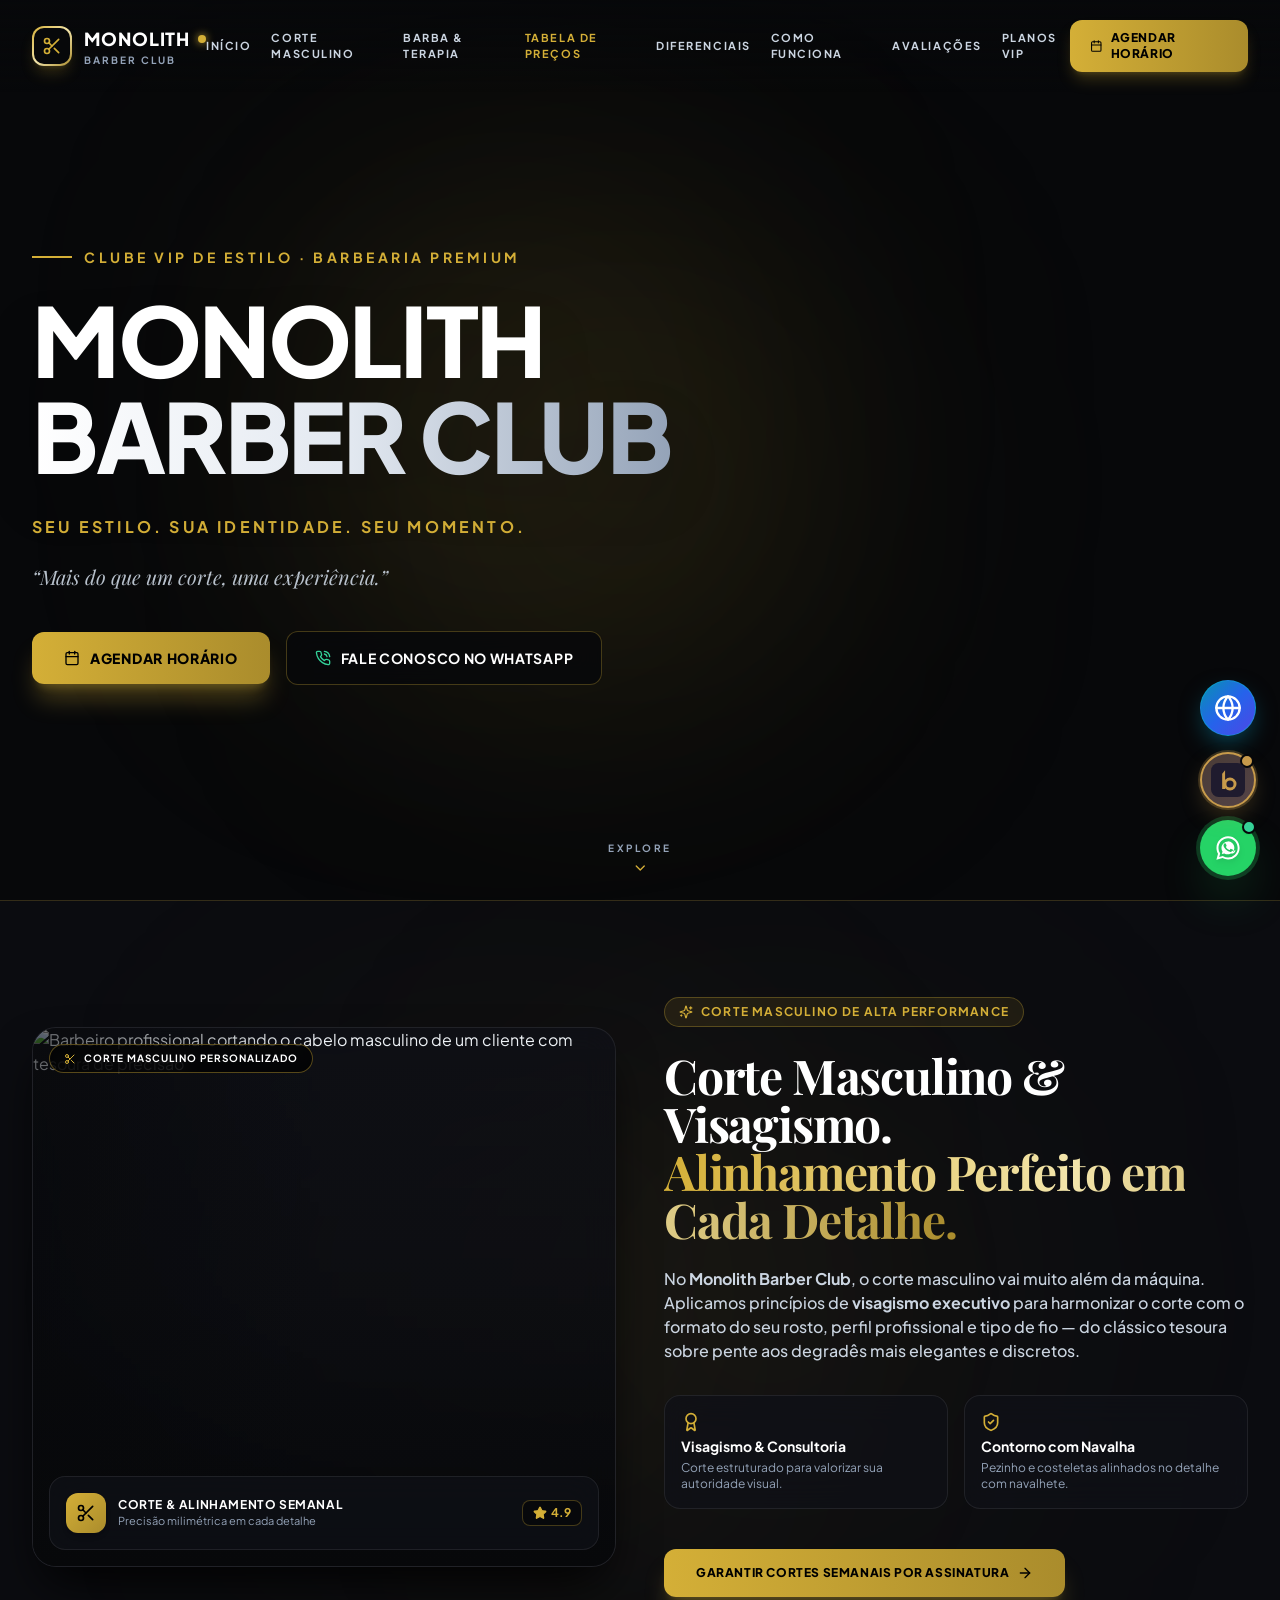
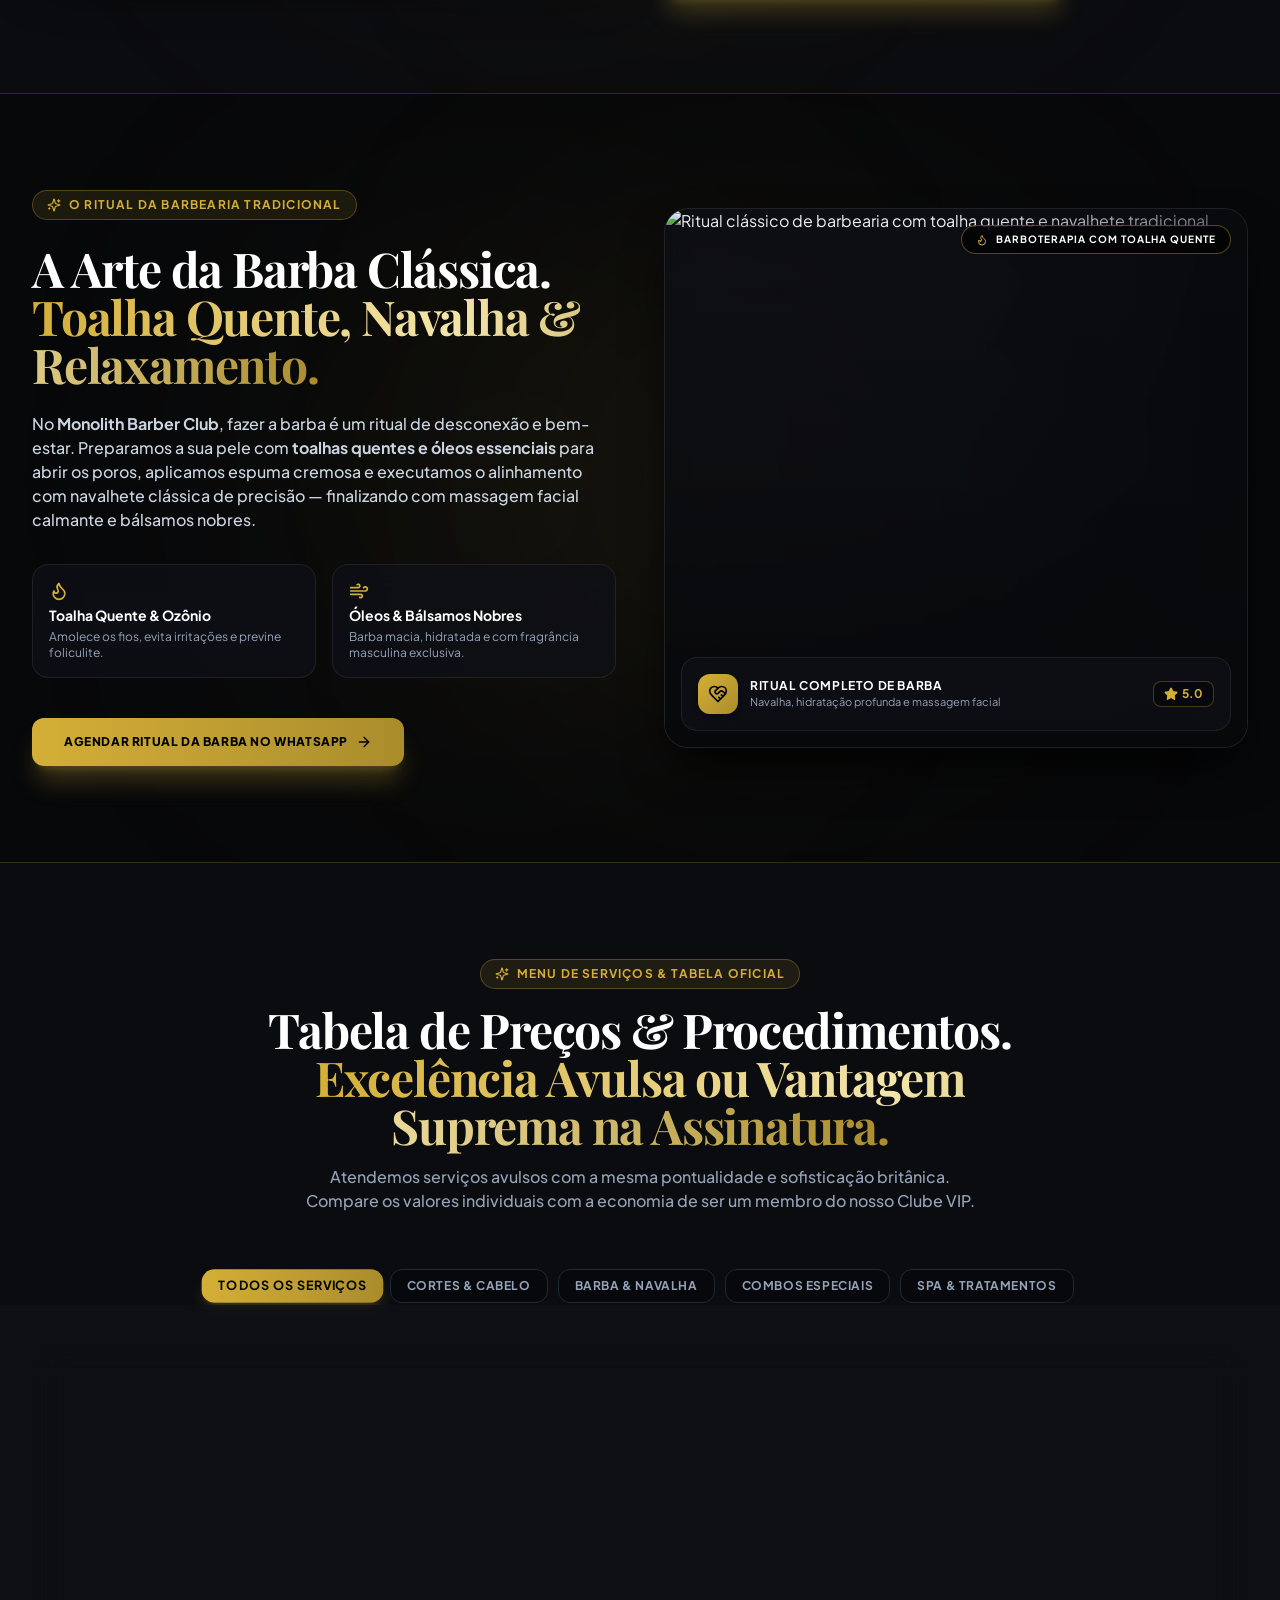
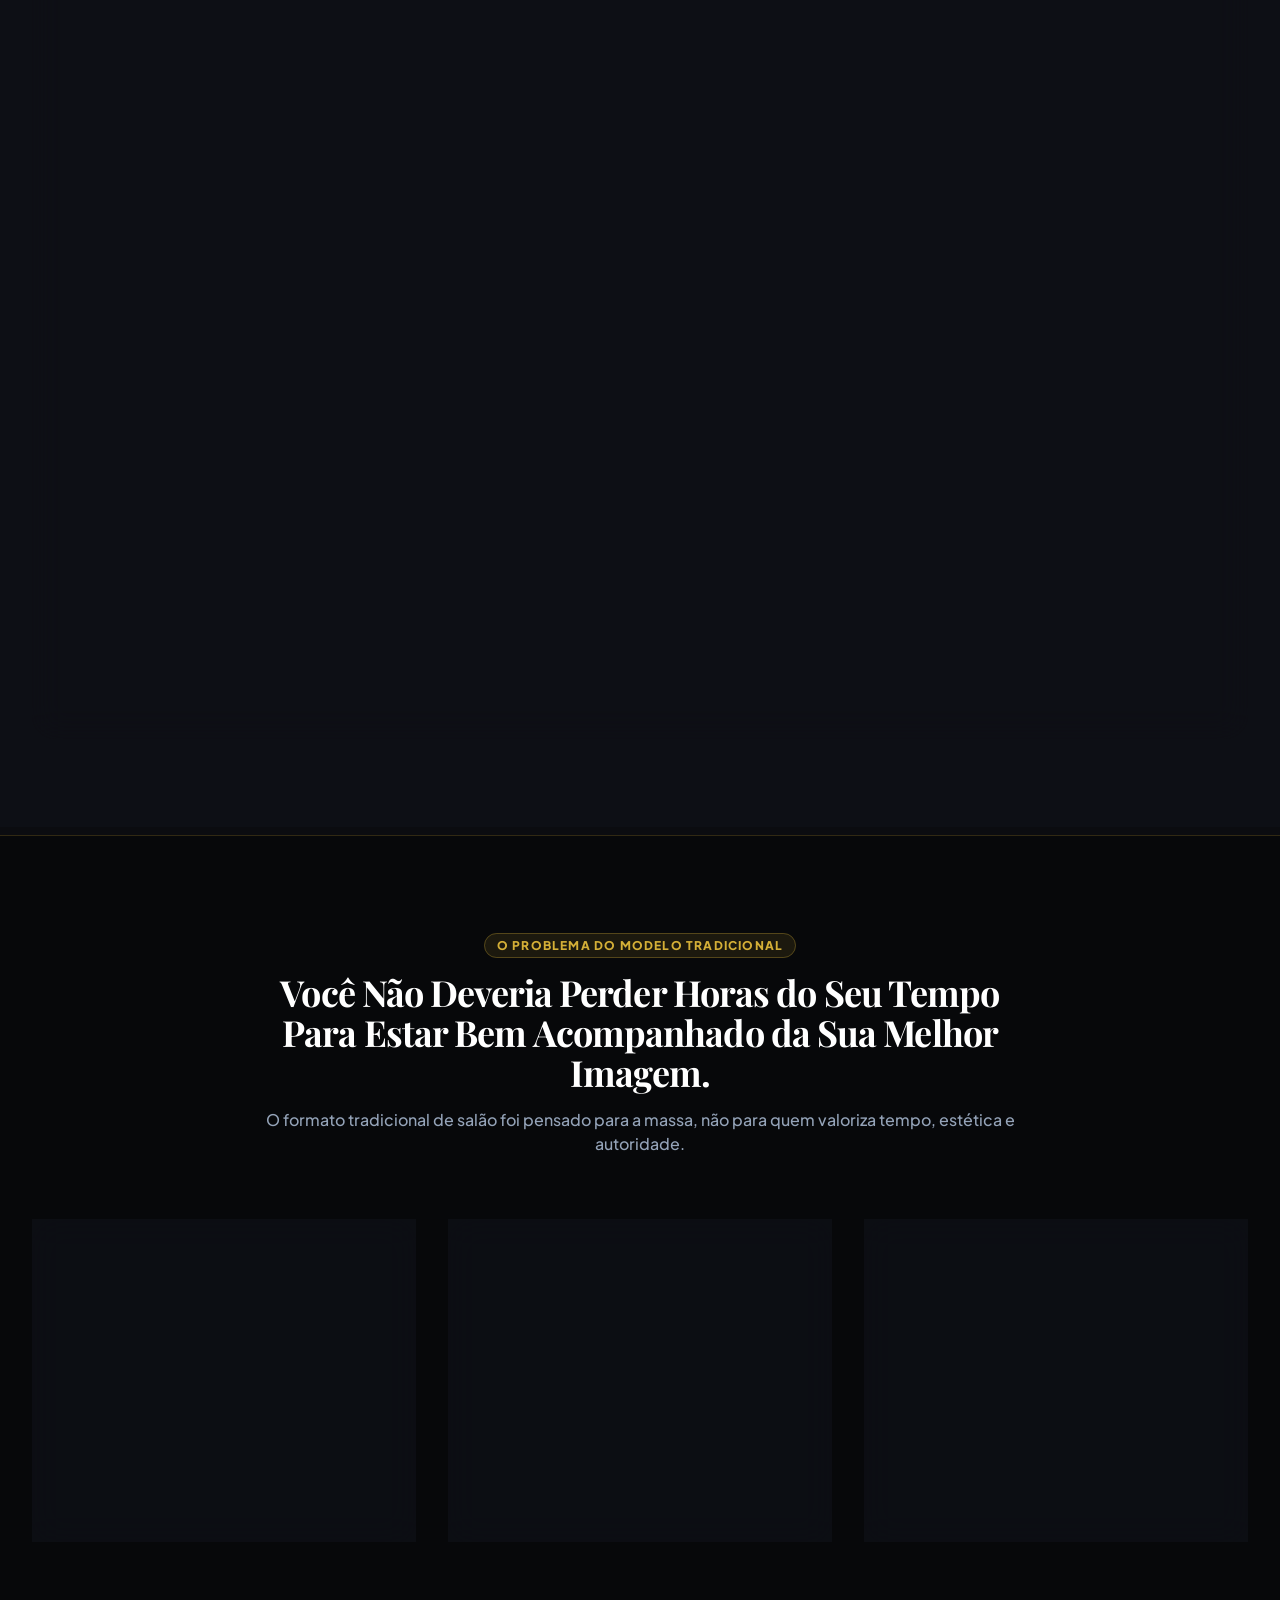
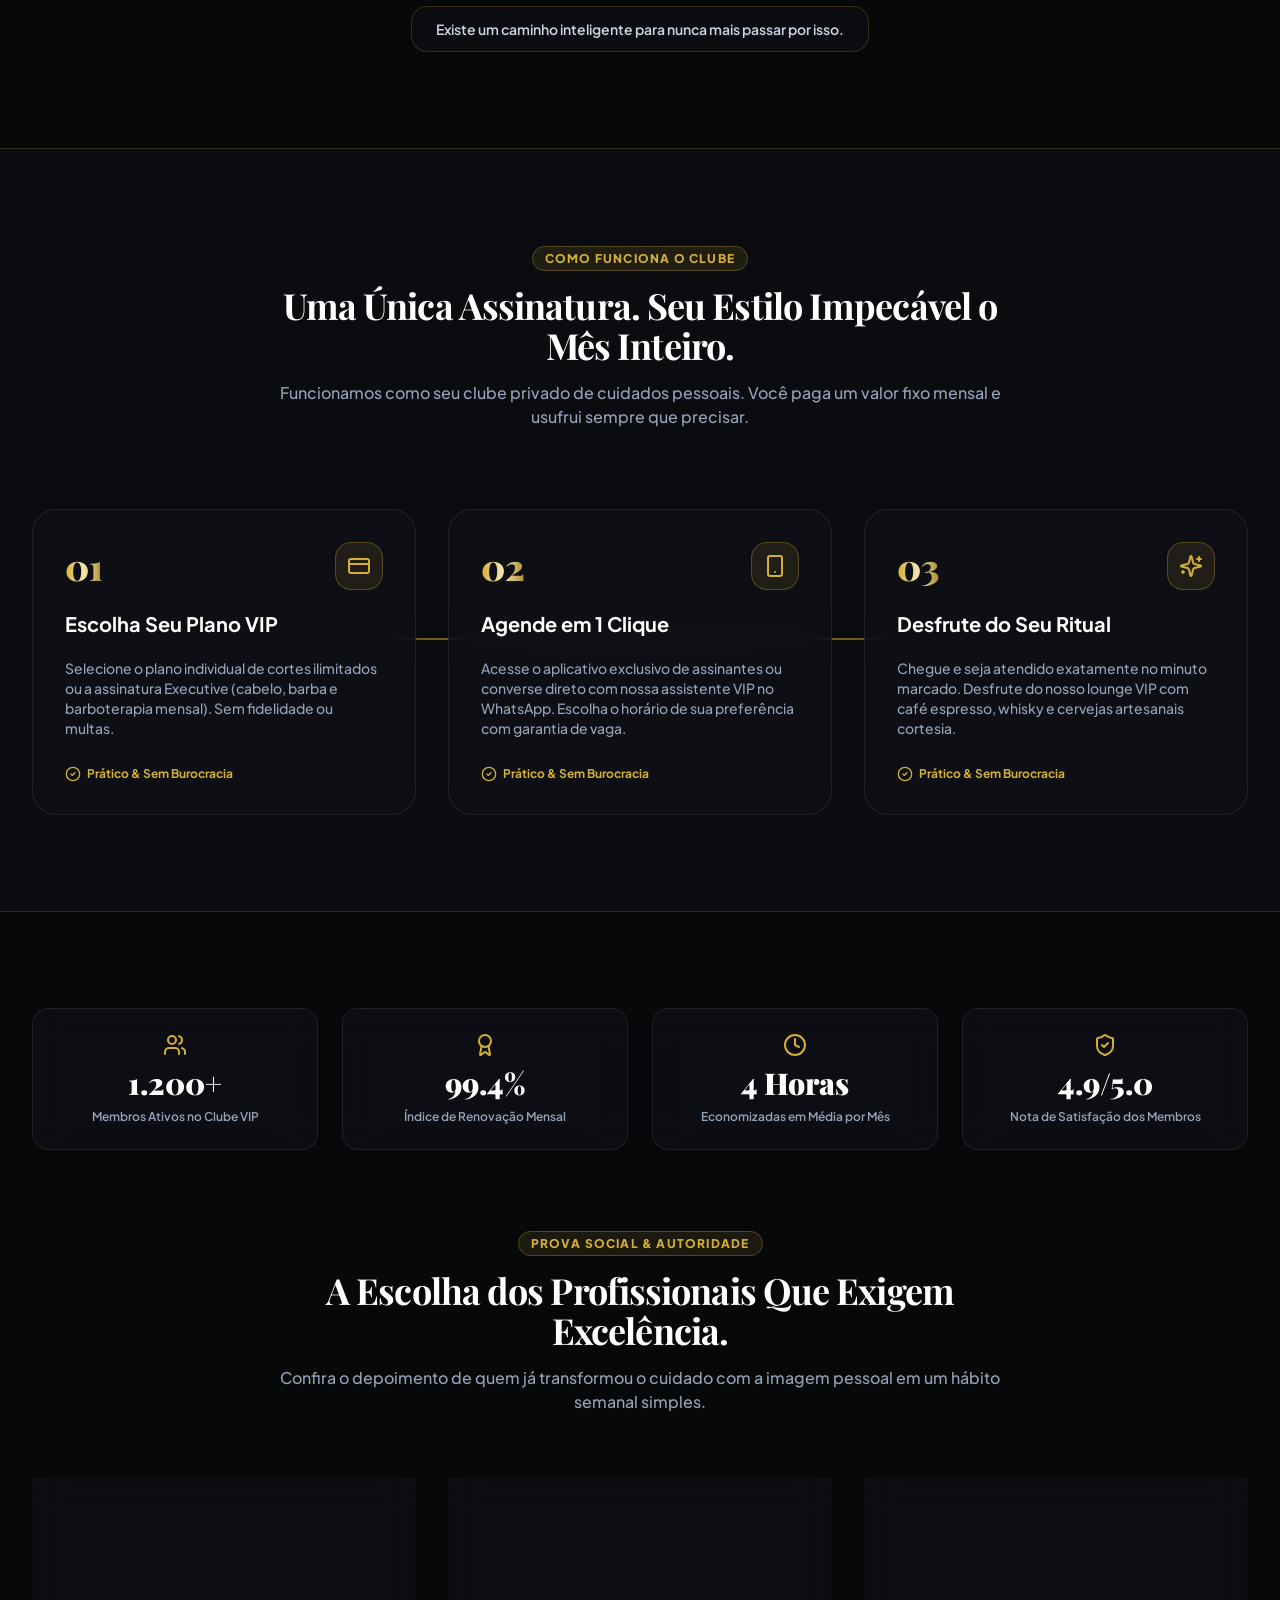
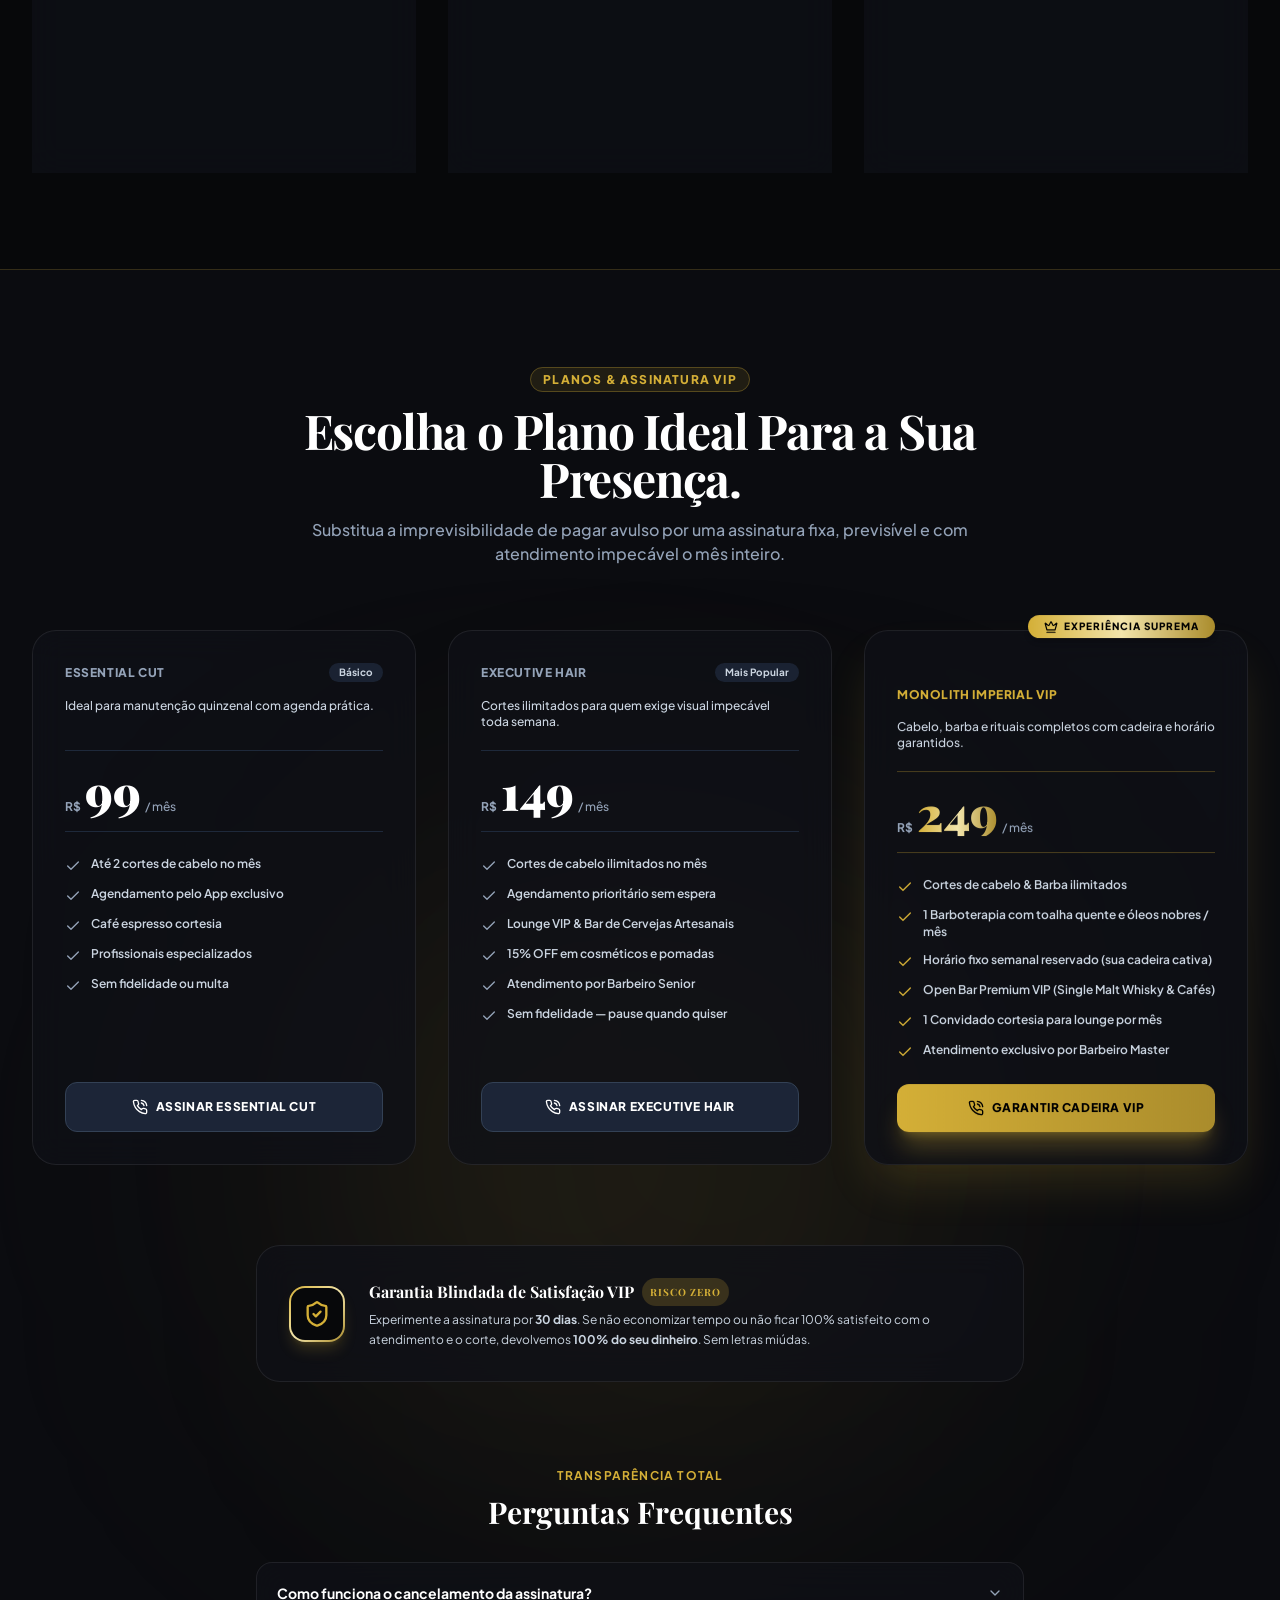
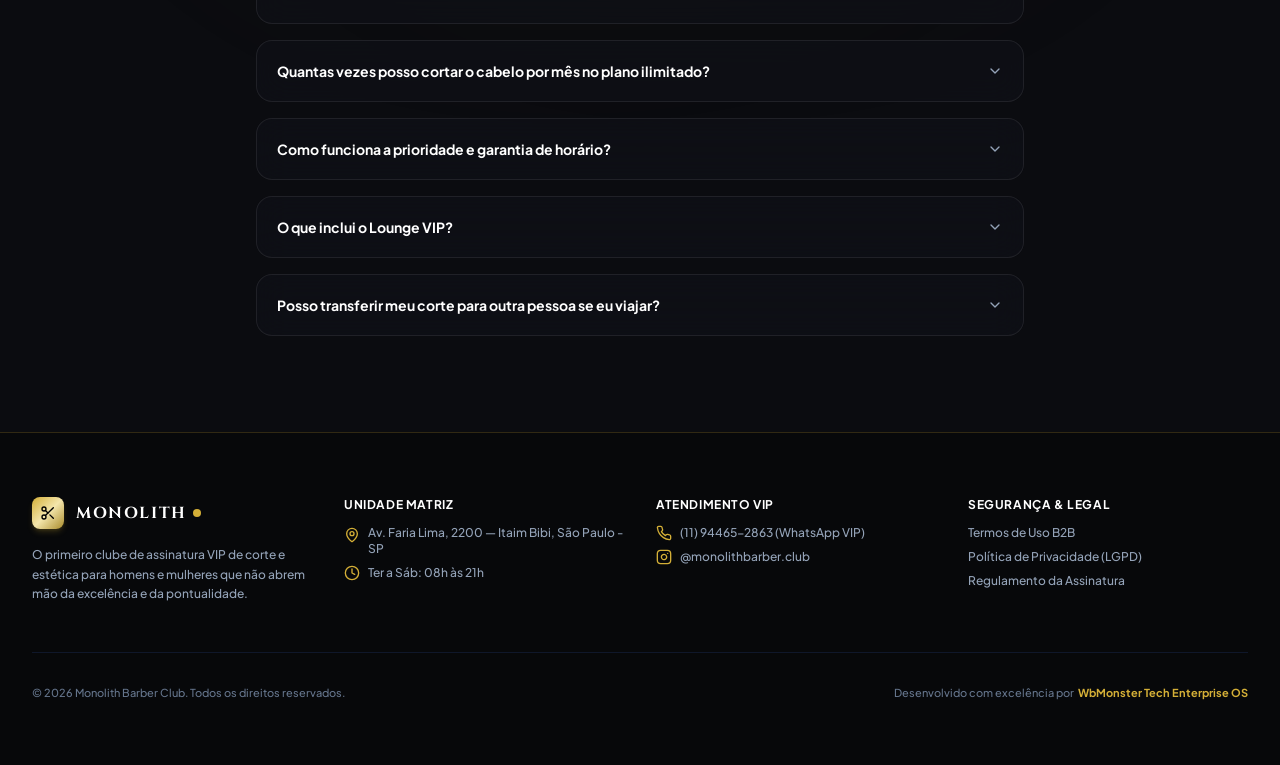
==== commit fb936ac7: "feat(pwa): add universal PWA support (ADR-0123)" ====
--- a/index.html
+++ b/index.html
@@ -12,6 +12,23 @@
     <link href="https://fonts.googleapis.com/css2?family=Cinzel:wght@600;700;800;900&family=Playfair+Display:ital,wght@0,600;0,700;0,800;0,900;1,600;1,700&family=Plus+Jakarta+Sans:wght@400;500;600;700;800&display=swap" rel="stylesheet">
     <script type="module" crossorigin src="./assets/index-DT4AO_pa.js"></script>
     <link rel="stylesheet" crossorigin href="./assets/index-DS-ovKoZ.css">
+      <!-- WbMonster Universal PWA Standard (ADR-0123) -->
+    <link rel="manifest" href="/manifest.webmanifest" />
+    <meta name="theme-color" content="#BE185D" />
+    <meta name="mobile-web-app-capable" content="yes" />
+    <meta name="apple-mobile-web-app-capable" content="yes" />
+    <meta name="apple-mobile-web-app-status-bar-style" content="black-translucent" />
+    <meta name="apple-mobile-web-app-title" content="Belyx Clube" />
+    <link rel="apple-touch-icon" href="/icons/apple-touch-icon.svg" />
+    <script>
+      if ('serviceWorker' in navigator) {
+        window.addEventListener('load', function() {
+          navigator.serviceWorker.register('/sw.js').catch(function(err) {
+            console.warn('PWA SW Register Error:', err);
+          });
+        });
+      }
+    </script>
   </head>
   <body class="bg-[#07080A] text-slate-100 font-sans selection:bg-[#D4AF37] selection:text-black overflow-x-hidden">
     <div id="root"></div>
